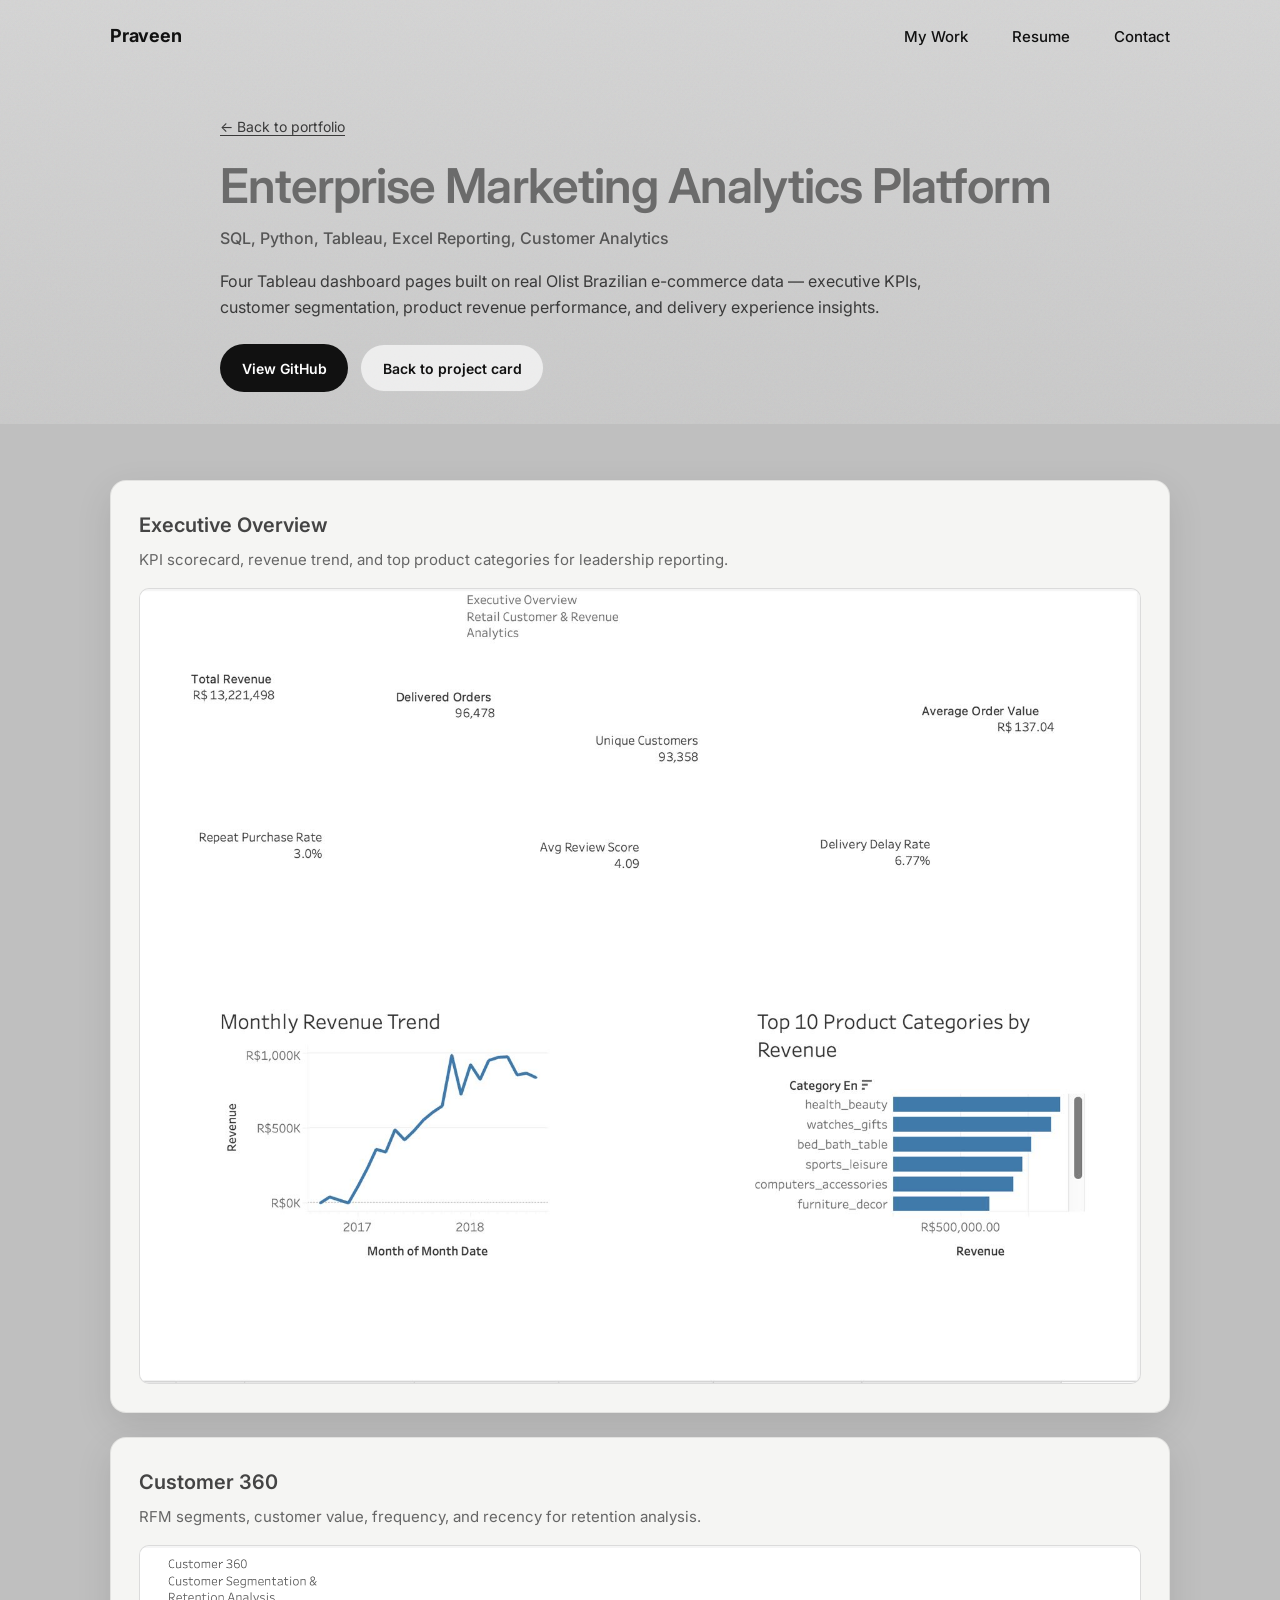
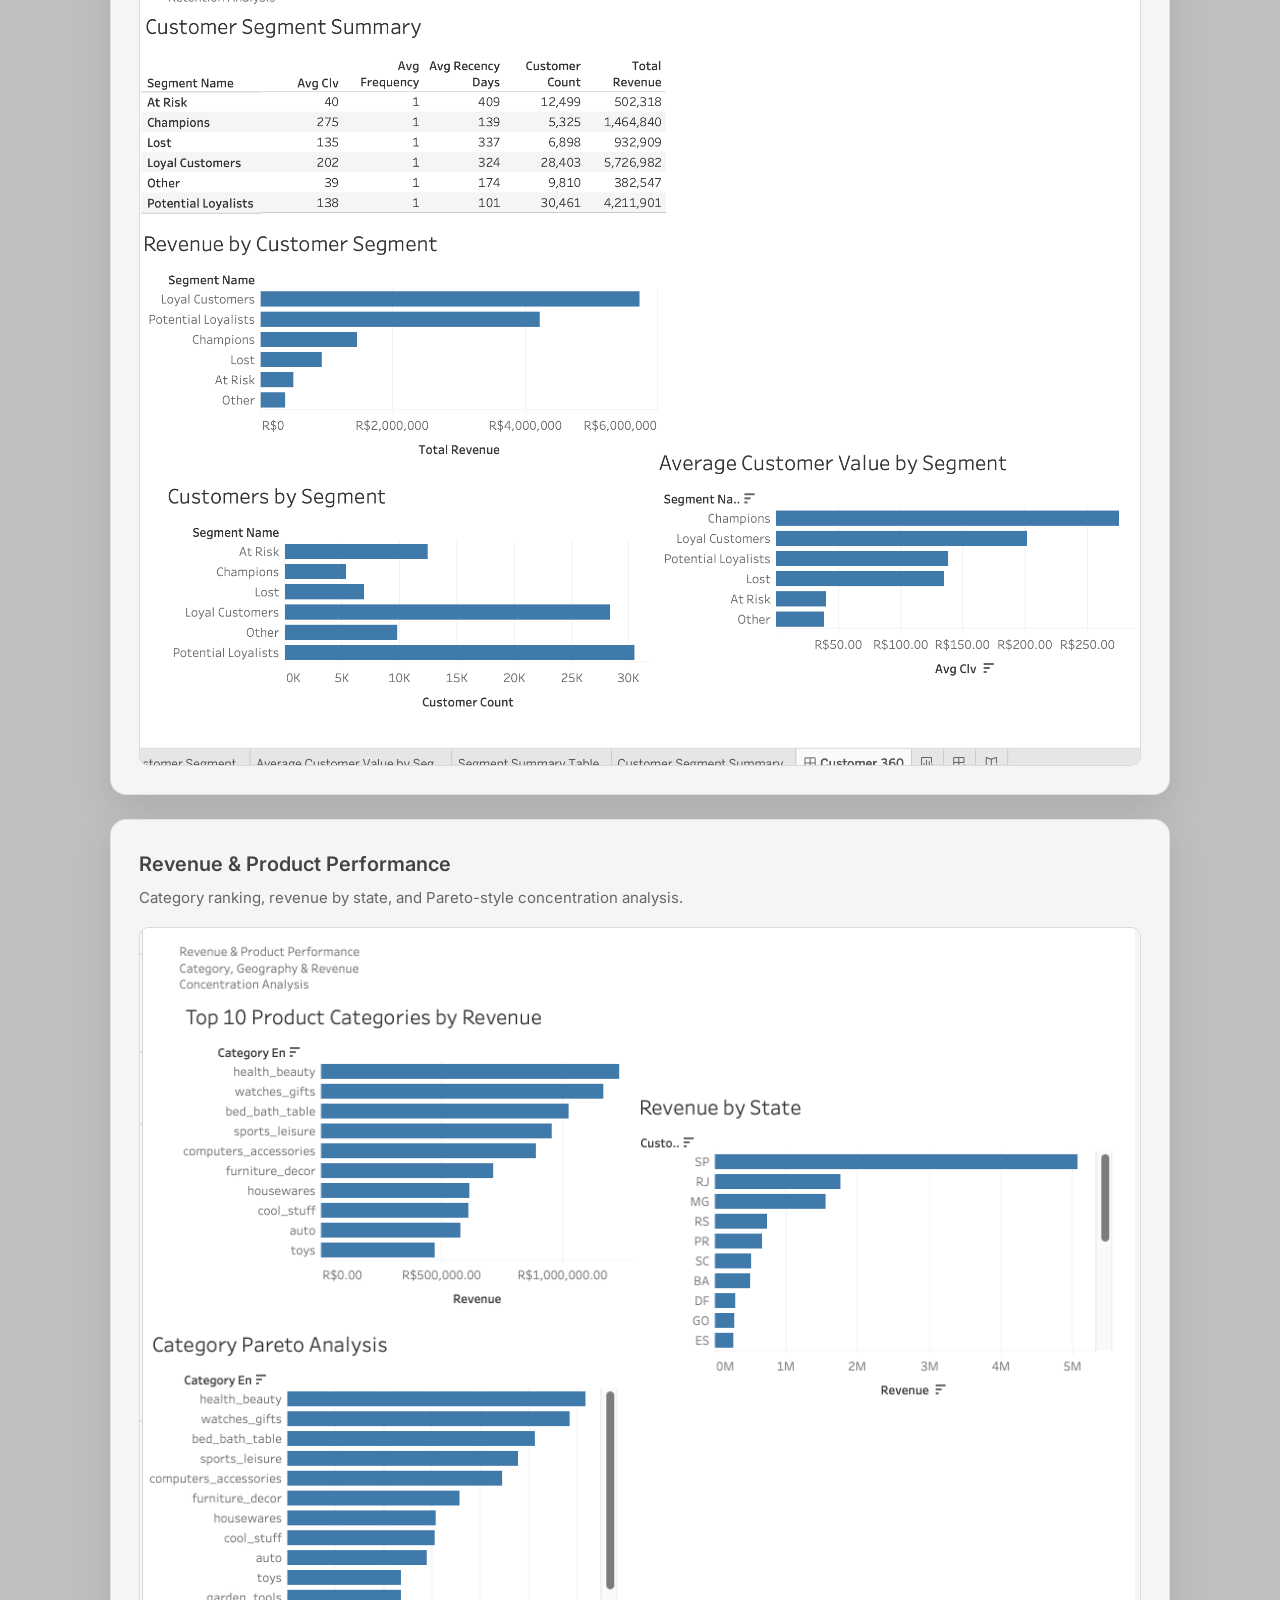
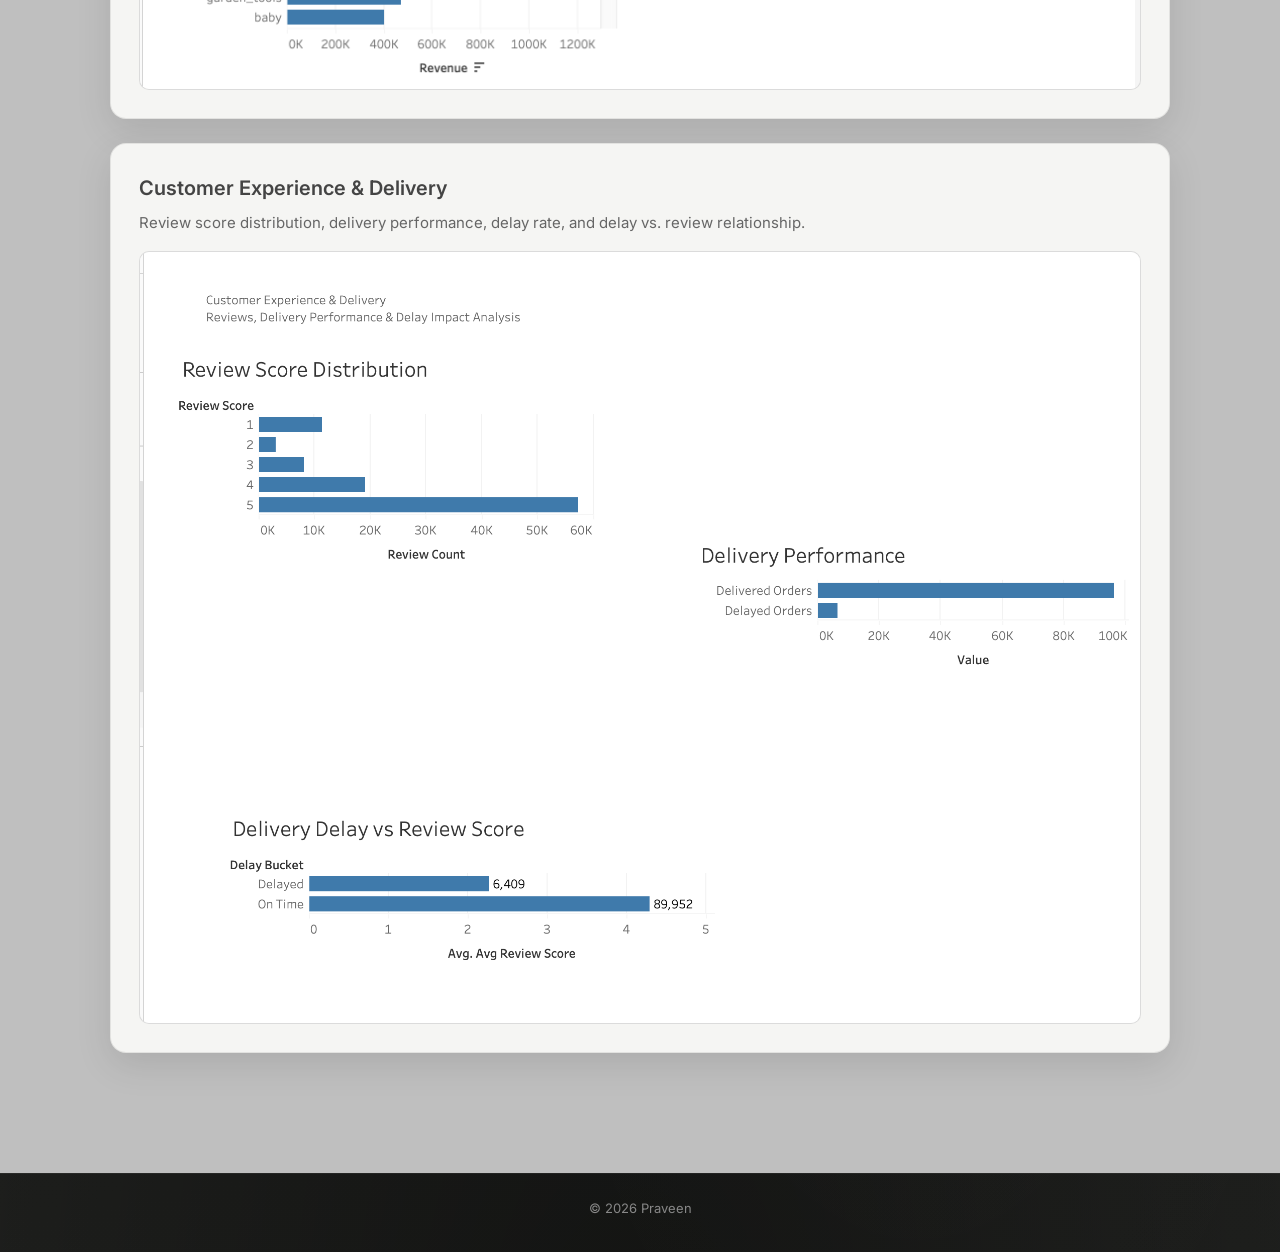
==== enterprise-marketing-dashboard.html @ f4b6d0ee "Add Enterprise Marketing Analytics Platform featured project card" ====
<!DOCTYPE html>
<html lang="en">
<head>
  <meta charset="UTF-8">
  <meta name="viewport" content="width=device-width, initial-scale=1.0">
  <meta name="description" content="Enterprise Marketing Analytics Platform — Tableau dashboard showcase by Praveen Angolla.">
  <title>Enterprise Marketing Analytics Dashboard | Praveen</title>
  <link rel="preconnect" href="https://fonts.googleapis.com">
  <link rel="preconnect" href="https://fonts.gstatic.com" crossorigin>
  <link href="https://fonts.googleapis.com/css2?family=Inter:wght@400;500;600;700&display=swap" rel="stylesheet">
  <link rel="stylesheet" href="style.css">
</head>
<body>

  <div class="site-bg" aria-hidden="true"></div>

  <header class="header on-light" id="top">
    <nav class="header__inner container" aria-label="Main navigation">
      <a href="index.html" class="header__name">Praveen</a>

      <input type="checkbox" id="nav-toggle" class="nav-toggle" aria-hidden="true">
      <label for="nav-toggle" class="nav-toggle-btn" aria-label="Open menu">
        <span></span><span></span><span></span>
      </label>

      <ul class="header__nav">
        <li><a href="index.html#work">My Work</a></li>
        <li><a href="assets/resume.pdf" target="_blank" rel="noopener noreferrer">Resume</a></li>
        <li><a href="index.html#contact">Contact</a></li>
      </ul>
    </nav>
  </header>

  <main class="dashboard-page">
    <section class="dashboard-page__hero">
      <div class="container dashboard-page__inner reveal">
        <a href="index.html#work" class="dashboard-page__back">← Back to portfolio</a>
        <h1 class="dashboard-page__title">Enterprise Marketing Analytics Platform</h1>
        <p class="dashboard-page__subtitle">SQL, Python, Tableau, Excel Reporting, Customer Analytics</p>
        <p class="dashboard-page__intro">Four Tableau dashboard pages built on real Olist Brazilian e-commerce data — executive KPIs, customer segmentation, product revenue performance, and delivery experience insights.</p>

        <div class="dashboard-page__actions">
          <a href="https://github.com/pangolla/enterprise-marketing-analytics-platform" class="project__btn project__btn--primary" target="_blank" rel="noopener noreferrer">View GitHub</a>
          <a href="index.html#work" class="project__btn project__btn--secondary">Back to project card</a>
        </div>
      </div>
    </section>

    <section class="dashboard-page__gallery">
      <div class="container">
        <article class="dashboard-page__panel reveal">
          <h2>Executive Overview</h2>
          <p>KPI scorecard, revenue trend, and top product categories for leadership reporting.</p>
          <img src="assets/projects/enterprise-marketing-analytics/executive_overview.png" alt="Executive Overview Tableau dashboard" loading="lazy" width="1200" height="750">
        </article>

        <article class="dashboard-page__panel reveal">
          <h2>Customer 360</h2>
          <p>RFM segments, customer value, frequency, and recency for retention analysis.</p>
          <img src="assets/projects/enterprise-marketing-analytics/customer_360.png" alt="Customer 360 Tableau dashboard" loading="lazy" width="1200" height="750">
        </article>

        <article class="dashboard-page__panel reveal">
          <h2>Revenue &amp; Product Performance</h2>
          <p>Category ranking, revenue by state, and Pareto-style concentration analysis.</p>
          <img src="assets/projects/enterprise-marketing-analytics/revenue_product_performance.png" alt="Revenue and Product Performance Tableau dashboard" loading="lazy" width="1200" height="750">
        </article>

        <article class="dashboard-page__panel reveal">
          <h2>Customer Experience &amp; Delivery</h2>
          <p>Review score distribution, delivery performance, delay rate, and delay vs. review relationship.</p>
          <img src="assets/projects/enterprise-marketing-analytics/customer_experience_delivery.png" alt="Customer Experience and Delivery Tableau dashboard" loading="lazy" width="1200" height="750">
        </article>
      </div>
    </section>
  </main>

  <footer class="footer">
    <div class="container">
      <p>&copy; <span id="year"></span> Praveen</p>
    </div>
  </footer>

  <script src="script.js"></script>
</body>
</html>
---- style.css ----
/* ============================================
   Tokens
   ============================================ */
:root {
  --bg-deep: #141514;
  --bg-mid: #171817;
  --bg-light: #20211f;
  --bg-accent: #23241f;
  --charcoal: #161716;
  --charcoal-2: #181918;
  --charcoal-3: #1b1c1a;
  --white: #ffffff;
  --gray-text: #b8b8b8;
  --gray-muted: #888888;
  --work-bg: #c9c9c9;
  --work-bg-2: #d4d4d4;
  --work-text: #3a3a3a;
  --work-title: #6b6b6b;
  --accent: #46c28e;
  --glow-teal: rgba(70, 194, 142, 0.06);
  --glow-teal-soft: rgba(70, 194, 142, 0.04);
  --font: "Inter", -apple-system, BlinkMacSystemFont, "Segoe UI", sans-serif;
  --container: 1140px;
  --header-h: 72px;
  --radius-photo: 32px;
  --radius-pill: 999px;
  --ease: 200ms ease-out;
}


/* ============================================
   Base
   ============================================ */
*,
*::before,
*::after {
  box-sizing: border-box;
  margin: 0;
  padding: 0;
}

html {
  scroll-behavior: smooth;
  scroll-padding-top: var(--header-h);
}

body {
  font-family: var(--font);
  font-size: 17px;
  line-height: 1.65;
  color: var(--white);
  background-color: var(--bg-deep);
  background-image:
    radial-gradient(ellipse 90% 70% at 12% 8%, rgba(70, 194, 142, 0.07), transparent 52%),
    radial-gradient(ellipse 70% 55% at 88% 12%, rgba(70, 194, 142, 0.04), transparent 48%),
    radial-gradient(ellipse 80% 60% at 72% 78%, rgba(255, 255, 255, 0.025), transparent 50%),
    radial-gradient(ellipse 100% 90% at 50% 110%, rgba(0, 0, 0, 0.42), transparent 58%),
    linear-gradient(168deg, #121312 0%, #161716 32%, #1a1b19 68%, #1f201e 100%);
  -webkit-font-smoothing: antialiased;
  overflow-x: hidden;
}

/* Scattered micro-dots — irregular, not a grid */
body::before {
  content: "";
  position: fixed;
  inset: 0;
  z-index: -3;
  pointer-events: none;
  opacity: 0.32;
  background-image: url("data:image/svg+xml,%3Csvg xmlns='http://www.w3.org/2000/svg' width='520' height='520' viewBox='0 0 520 520'%3E%3Ccircle cx='42' cy='68' r='0.65' fill='%23ffffff' fill-opacity='0.09'/%3E%3Ccircle cx='118' cy='34' r='0.5' fill='%23ffffff' fill-opacity='0.06'/%3E%3Ccircle cx='210' cy='142' r='0.55' fill='%23ffffff' fill-opacity='0.07'/%3E%3Ccircle cx='312' cy='92' r='0.6' fill='%23ffffff' fill-opacity='0.08'/%3E%3Ccircle cx='468' cy='48' r='0.45' fill='%23ffffff' fill-opacity='0.05'/%3E%3Ccircle cx='88' cy='178' r='0.5' fill='%23ffffff' fill-opacity='0.06'/%3E%3Ccircle cx='256' cy='156' r='0.7' fill='%23ffffff' fill-opacity='0.09'/%3E%3Ccircle cx='392' cy='198' r='0.55' fill='%23ffffff' fill-opacity='0.07'/%3E%3Ccircle cx='164' cy='268' r='0.5' fill='%23ffffff' fill-opacity='0.05'/%3E%3Ccircle cx='348' cy='284' r='0.6' fill='%23ffffff' fill-opacity='0.08'/%3E%3Ccircle cx='478' cy='312' r='0.5' fill='%23ffffff' fill-opacity='0.06'/%3E%3Ccircle cx='56' cy='356' r='0.55' fill='%23ffffff' fill-opacity='0.07'/%3E%3Ccircle cx='198' cy='388' r='0.45' fill='%23ffffff' fill-opacity='0.05'/%3E%3Ccircle cx='302' cy='412' r='0.65' fill='%23ffffff' fill-opacity='0.08'/%3E%3Ccircle cx='428' cy='436' r='0.5' fill='%23ffffff' fill-opacity='0.06'/%3E%3Ccircle cx='142' cy='468' r='0.55' fill='%23ffffff' fill-opacity='0.07'/%3E%3Ccircle cx='372' cy='488' r='0.5' fill='%23ffffff' fill-opacity='0.05'/%3E%3C/svg%3E");
  background-size: 520px 520px;
  background-position: 0 0;
  -webkit-mask-image: radial-gradient(ellipse 85% 75% at 50% 42%, black 20%, transparent 78%);
  mask-image: radial-gradient(ellipse 85% 75% at 50% 42%, black 20%, transparent 78%);
}

/* Vignette + film grain */
body::after {
  content: "";
  position: fixed;
  inset: 0;
  z-index: -2;
  pointer-events: none;
  background:
    url("data:image/svg+xml,%3Csvg viewBox='0 0 512 512' xmlns='http://www.w3.org/2000/svg'%3E%3Cfilter id='n'%3E%3CfeTurbulence type='fractalNoise' baseFrequency='0.75' numOctaves='3' stitchTiles='stitch'/%3E%3C/filter%3E%3Crect width='100%25' height='100%25' filter='url(%23n)' opacity='0.028'/%3E%3C/svg%3E"),
    radial-gradient(ellipse 88% 78% at 50% 44%, transparent 42%, rgba(0, 0, 0, 0.38) 100%),
    radial-gradient(ellipse 120% 100% at 50% 0%, rgba(0, 0, 0, 0.18), transparent 55%);
}

img {
  display: block;
  max-width: 100%;
  height: auto;
}

a {
  color: inherit;
  text-decoration: none;
}

button {
  font-family: inherit;
  cursor: pointer;
  border: none;
  background: none;
}

ul {
  list-style: none;
}

:focus-visible {
  outline: 2px solid var(--accent);
  outline-offset: 3px;
}

.container {
  width: 100%;
  max-width: var(--container);
  margin-inline: auto;
  padding-inline: clamp(1.25rem, 4vw, 2.5rem);
}


/* ============================================
   Ambient glow layer (no grid lines)
   ============================================ */
.site-bg {
  position: fixed;
  inset: 0;
  z-index: -1;
  pointer-events: none;
  overflow: hidden;
  background: transparent;
}

.site-bg::before {
  content: "";
  position: absolute;
  width: 640px;
  height: 640px;
  top: -4%;
  left: -12%;
  border-radius: 50%;
  background: radial-gradient(circle, rgba(70, 194, 142, 0.09) 0%, rgba(70, 194, 142, 0.03) 42%, transparent 72%);
  filter: blur(80px);
}

.site-bg::after {
  content: "";
  position: absolute;
  width: 520px;
  height: 520px;
  top: 55%;
  right: -8%;
  border-radius: 50%;
  background: radial-gradient(circle, rgba(70, 194, 142, 0.05) 0%, transparent 68%);
  filter: blur(72px);
}


/* ============================================
   Hero atmosphere
   ============================================ */
.hero__atmosphere {
  position: absolute;
  inset: 0;
  pointer-events: none;
  z-index: 0;
  overflow: hidden;
}

.hero__atmosphere::before {
  content: "";
  position: absolute;
  width: 480px;
  height: 480px;
  top: 14%;
  right: 4%;
  border-radius: 50%;
  background: radial-gradient(circle, rgba(70, 194, 142, 0.11) 0%, rgba(70, 194, 142, 0.03) 45%, transparent 72%);
  filter: blur(72px);
}

.hero__atmosphere::after {
  content: "";
  position: absolute;
  width: 280px;
  height: 280px;
  top: 28%;
  right: 18%;
  border-radius: 50%;
  background: radial-gradient(circle, rgba(255, 255, 255, 0.035) 0%, transparent 70%);
  filter: blur(48px);
}


/* ============================================
   Scroll reveal
   ============================================ */
.reveal {
  opacity: 0;
  transform: translateY(16px);
  transition: opacity 0.7s ease-out, transform 0.7s ease-out;
}

.reveal.is-visible {
  opacity: 1;
  transform: translateY(0);
}

.reveal--delay {
  transition-delay: 0.15s;
}


/* ============================================
   Header
   ============================================ */
.header {
  position: fixed;
  top: 0;
  left: 0;
  right: 0;
  z-index: 100;
  height: var(--header-h);
}

.header__inner {
  display: flex;
  align-items: center;
  justify-content: space-between;
  height: 100%;
}

.header__name {
  font-size: 1.125rem;
  font-weight: 700;
  color: var(--white);
  letter-spacing: -0.01em;
}

.header__nav {
  display: flex;
  gap: clamp(1.5rem, 4vw, 2.75rem);
}

.header__nav a {
  font-size: 0.9375rem;
  font-weight: 500;
  color: var(--white);
  transition: opacity var(--ease);
}

.header__nav a:hover {
  opacity: 0.7;
}

.nav-toggle {
  display: none;
}

.nav-toggle-btn {
  display: none;
}


/* ============================================
   Hero
   ============================================ */
.hero {
  position: relative;
  z-index: 1;
  min-height: 100svh;
  padding-top: calc(var(--header-h) + 2rem);
  padding-bottom: 3rem;
  display: flex;
  flex-direction: column;
  overflow: hidden;
}

.hero__inner {
  position: relative;
  z-index: 1;
  display: grid;
  grid-template-columns: 1fr 1fr;
  gap: clamp(2rem, 5vw, 4rem);
  align-items: center;
  flex: 1;
}

.hero__title {
  font-size: clamp(2.25rem, 5.5vw, 3.75rem);
  font-weight: 700;
  line-height: 1.12;
  letter-spacing: -0.02em;
  margin-bottom: 1.75rem;
}

.wave {
  display: inline-block;
  transform-origin: 70% 70%;
  animation: wave-hand 2.5s ease-in-out infinite;
}

@keyframes wave-hand {
  0%, 100% { transform: rotate(0deg); }
  20% { transform: rotate(16deg); }
  40% { transform: rotate(-8deg); }
  60% { transform: rotate(12deg); }
  80% { transform: rotate(0deg); }
}

.hero__lead,
.hero__mid,
.hero__close {
  color: var(--gray-text);
  margin-bottom: 1.25rem;
  max-width: 520px;
  font-size: clamp(0.9375rem, 1.5vw, 1.0625rem);
  line-height: 1.7;
}

.hero__mid {
  color: var(--white);
  font-weight: 500;
}

.hero__close {
  margin-bottom: 1.5rem;
}

.hero__signoff {
  font-size: 0.9375rem;
  color: var(--gray-muted);
  margin-bottom: 1.75rem;
}

.hero__social {
  display: flex;
  flex-wrap: wrap;
  gap: 1.25rem;
}

.hero__social a {
  font-size: 0.875rem;
  font-weight: 500;
  color: var(--white);
  opacity: 0.85;
  transition: opacity var(--ease);
}

.hero__social a:hover {
  opacity: 1;
}

.hero__photo {
  position: relative;
  z-index: 1;
  justify-self: end;
  width: 100%;
  max-width: 400px;
}

.hero__photo-frame {
  position: relative;
  border-radius: var(--radius-photo);
  padding: 1px;
  background: linear-gradient(
    155deg,
    rgba(255, 255, 255, 0.18) 0%,
    rgba(70, 194, 142, 0.14) 38%,
    rgba(255, 255, 255, 0.05) 100%
  );
  box-shadow:
    0 28px 72px rgba(0, 0, 0, 0.55),
    0 0 0 1px rgba(255, 255, 255, 0.06),
    0 0 120px rgba(70, 194, 142, 0.12);
  transition: transform var(--ease), box-shadow var(--ease);
}

.hero__photo-frame::before {
  content: "";
  position: absolute;
  inset: -35%;
  z-index: -1;
  border-radius: 50%;
  background:
    radial-gradient(circle at 50% 45%, rgba(70, 194, 142, 0.2) 0%, rgba(70, 194, 142, 0.06) 38%, transparent 72%);
  filter: blur(56px);
  pointer-events: none;
}

.hero__photo-frame::after {
  content: "";
  position: absolute;
  inset: -1px;
  border-radius: calc(var(--radius-photo) + 1px);
  background: linear-gradient(180deg, rgba(255, 255, 255, 0.08) 0%, transparent 35%);
  pointer-events: none;
}

.hero__photo-frame:hover {
  transform: translateY(-4px);
  box-shadow:
    0 36px 88px rgba(0, 0, 0, 0.58),
    0 0 0 1px rgba(255, 255, 255, 0.08),
    0 0 140px rgba(70, 194, 142, 0.16);
}

.hero__photo-frame img {
  display: block;
  width: 100%;
  aspect-ratio: 5 / 6;
  object-fit: cover;
  object-position: 18% 38%;
  border-radius: calc(var(--radius-photo) - 1px);
  border: 1px solid rgba(255, 255, 255, 0.1);
  box-shadow: inset 0 0 48px rgba(0, 0, 0, 0.22);
}

.hero__photo-frame img.is-missing {
  background: var(--charcoal-3);
  min-height: 400px;
}

.hero__pills {
  position: relative;
  z-index: 1;
  display: flex;
  flex-wrap: wrap;
  gap: 1rem;
  margin-top: 3rem;
  padding-bottom: 1rem;
}

.pill {
  display: inline-flex;
  align-items: center;
  padding: 0.75rem 1.5rem;
  background: var(--white);
  color: #111;
  font-size: 0.9375rem;
  font-weight: 500;
  border-radius: var(--radius-pill);
  transition: transform var(--ease), box-shadow var(--ease);
}

.pill:hover {
  transform: translateY(-3px);
  box-shadow: 0 8px 24px rgba(0, 0, 0, 0.25);
}


/* ============================================
   Work — light textured section
   ============================================ */
.work {
  position: relative;
  z-index: 1;
  background-color: var(--work-bg);
  background-image:
    url("data:image/svg+xml,%3Csvg viewBox='0 0 256 256' xmlns='http://www.w3.org/2000/svg'%3E%3Cfilter id='n'%3E%3CfeTurbulence type='fractalNoise' baseFrequency='0.85' numOctaves='4' stitchTiles='stitch'/%3E%3C/filter%3E%3Crect width='100%25' height='100%25' filter='url(%23n)' opacity='0.06'/%3E%3C/svg%3E"),
    linear-gradient(180deg, var(--work-bg-2) 0%, var(--work-bg) 50%, #bfbfbf 100%);
  padding: clamp(4rem, 8vw, 6rem) 0;
  color: var(--work-text);
}

.project {
  padding: clamp(2.5rem, 5vw, 4rem) 0;
  border-bottom: 1px solid rgba(0, 0, 0, 0.08);
  transition: transform var(--ease);
}

.project:last-child {
  border-bottom: none;
}

.project:hover {
  transform: translateY(-2px);
}

.project__link-top {
  display: inline-block;
  font-size: 0.875rem;
  color: var(--work-text);
  text-decoration: underline;
  text-underline-offset: 3px;
  margin-bottom: 0.75rem;
  transition: color var(--ease);
}

.project__link-top:hover {
  color: #111;
}

.project__title {
  font-size: clamp(2rem, 5vw, 3.5rem);
  font-weight: 400;
  color: var(--work-title);
  letter-spacing: -0.02em;
  line-height: 1.1;
  margin-bottom: 0.75rem;
}

.project__desc {
  font-size: 1rem;
  color: var(--work-text);
  max-width: 560px;
  margin-bottom: 2rem;
  line-height: 1.6;
}

.project__visual {
  margin-bottom: 1.5rem;
}

.project__tags {
  display: flex;
  flex-wrap: wrap;
  gap: 0.5rem;
}

.project__tags span {
  font-size: 0.75rem;
  padding: 0.35rem 0.75rem;
  border: 1px solid rgba(0, 0, 0, 0.12);
  border-radius: var(--radius-pill);
  color: var(--work-text);
  background: rgba(255, 255, 255, 0.35);
}

/* Featured project card */
.project--featured {
  padding-top: clamp(3rem, 6vw, 4.5rem);
}

.project__badge {
  display: inline-block;
  font-size: 0.6875rem;
  font-weight: 600;
  letter-spacing: 0.06em;
  text-transform: uppercase;
  color: #2d6b52;
  background: rgba(70, 194, 142, 0.18);
  border: 1px solid rgba(70, 194, 142, 0.35);
  border-radius: var(--radius-pill);
  padding: 0.35rem 0.75rem;
  margin-bottom: 1rem;
}

.project__subtitle {
  font-size: 1rem;
  font-weight: 500;
  color: #555;
  margin-bottom: 1rem;
  max-width: 640px;
}

.project__highlights {
  list-style: disc;
  padding-left: 1.25rem;
  margin-bottom: 2rem;
  max-width: 720px;
  color: var(--work-text);
  font-size: 0.9375rem;
  line-height: 1.65;
}

.project__highlights li + li {
  margin-top: 0.5rem;
}

.project__screenshots {
  display: grid;
  grid-template-columns: repeat(2, minmax(0, 1fr));
  gap: 1rem;
  margin-bottom: 1.75rem;
  max-width: 920px;
}

.project__shot {
  margin: 0;
  background: #f5f5f3;
  border-radius: 12px;
  overflow: hidden;
  border: 1px solid rgba(0, 0, 0, 0.08);
  box-shadow: 0 10px 28px rgba(0, 0, 0, 0.08);
  transition: transform var(--ease), box-shadow var(--ease);
}

.project--featured:hover .project__shot {
  transform: translateY(-2px);
  box-shadow: 0 14px 34px rgba(0, 0, 0, 0.12);
}

.project__shot img {
  width: 100%;
  aspect-ratio: 16 / 10;
  object-fit: cover;
  object-position: top center;
  background: #eee;
}

.project__shot figcaption {
  padding: 0.55rem 0.75rem;
  font-size: 0.75rem;
  font-weight: 500;
  color: #555;
  background: rgba(255, 255, 255, 0.7);
  border-top: 1px solid rgba(0, 0, 0, 0.06);
}

.project__actions {
  display: flex;
  flex-wrap: wrap;
  gap: 0.75rem;
  margin-bottom: 1.5rem;
}

.project__btn {
  display: inline-flex;
  align-items: center;
  justify-content: center;
  padding: 0.7rem 1.35rem;
  font-size: 0.875rem;
  font-weight: 600;
  border-radius: var(--radius-pill);
  transition: transform var(--ease), box-shadow var(--ease), background var(--ease);
}

.project__btn--primary {
  background: #111;
  color: #fff;
}

.project__btn--primary:hover {
  transform: translateY(-2px);
  box-shadow: 0 8px 20px rgba(0, 0, 0, 0.18);
}

.project__btn--secondary {
  background: rgba(255, 255, 255, 0.65);
  color: #111;
  border: 1px solid rgba(0, 0, 0, 0.14);
}

.project__btn--secondary:hover {
  transform: translateY(-2px);
  background: #fff;
  box-shadow: 0 8px 20px rgba(0, 0, 0, 0.1);
}


/* Dashboard showcase page */
.dashboard-page__hero {
  position: relative;
  z-index: 1;
  padding-top: calc(var(--header-h) + 2.5rem);
  padding-bottom: 2rem;
  background-color: var(--work-bg);
  background-image:
    url("data:image/svg+xml,%3Csvg viewBox='0 0 256 256' xmlns='http://www.w3.org/2000/svg'%3E%3Cfilter id='n'%3E%3CfeTurbulence type='fractalNoise' baseFrequency='0.85' numOctaves='4' stitchTiles='stitch'/%3E%3C/filter%3E%3Crect width='100%25' height='100%25' filter='url(%23n)' opacity='0.06'/%3E%3C/svg%3E"),
    linear-gradient(180deg, var(--work-bg-2) 0%, var(--work-bg) 100%);
  color: var(--work-text);
}

.dashboard-page__inner {
  max-width: 920px;
}

.dashboard-page__back {
  display: inline-block;
  font-size: 0.875rem;
  color: var(--work-text);
  text-decoration: underline;
  text-underline-offset: 3px;
  margin-bottom: 1.25rem;
}

.dashboard-page__title {
  font-size: clamp(2rem, 5vw, 3rem);
  font-weight: 600;
  color: var(--work-title);
  letter-spacing: -0.02em;
  line-height: 1.15;
  margin-bottom: 0.75rem;
}

.dashboard-page__subtitle {
  font-size: 1rem;
  font-weight: 500;
  color: #555;
  margin-bottom: 1rem;
}

.dashboard-page__intro {
  font-size: 1rem;
  line-height: 1.65;
  max-width: 720px;
  margin-bottom: 1.5rem;
}

.dashboard-page__actions {
  display: flex;
  flex-wrap: wrap;
  gap: 0.75rem;
}

.dashboard-page__gallery {
  position: relative;
  z-index: 1;
  background: #bfbfbf;
  padding: clamp(2rem, 5vw, 3.5rem) 0 clamp(4rem, 8vw, 6rem);
}

.dashboard-page__panel {
  background: #f5f5f3;
  border-radius: 16px;
  padding: clamp(1.25rem, 3vw, 1.75rem);
  margin-bottom: 1.5rem;
  border: 1px solid rgba(0, 0, 0, 0.08);
  box-shadow: 0 12px 36px rgba(0, 0, 0, 0.1);
}

.dashboard-page__panel h2 {
  font-size: 1.25rem;
  font-weight: 600;
  color: #444;
  margin-bottom: 0.35rem;
}

.dashboard-page__panel p {
  font-size: 0.9375rem;
  color: #666;
  margin-bottom: 1rem;
  max-width: 720px;
}

.dashboard-page__panel img {
  width: 100%;
  border-radius: 10px;
  border: 1px solid rgba(0, 0, 0, 0.08);
  background: #eee;
}


/* Dashboard mockups */
.dash {
  background: #f5f5f3;
  border-radius: 16px;
  padding: 1rem;
  max-width: 520px;
  box-shadow: 0 12px 40px rgba(0, 0, 0, 0.1);
  transition: box-shadow var(--ease), transform var(--ease);
}

.project:hover .dash {
  box-shadow: 0 20px 50px rgba(0, 0, 0, 0.14);
  transform: translateY(-4px);
}

.dash--alt {
  background: #eef0ee;
}

.dash--accent {
  background: linear-gradient(135deg, #e8ebe8 0%, #f0f2ef 100%);
}

.dash__top {
  display: flex;
  gap: 6px;
  margin-bottom: 1rem;
}

.dash__top span {
  width: 10px;
  height: 10px;
  border-radius: 50%;
  background: #ddd;
}

.dash__top span:nth-child(1) { background: #ff5f57; }
.dash__top span:nth-child(2) { background: #febc2e; }
.dash__top span:nth-child(3) { background: #28c840; }

.dash__kpis {
  display: grid;
  grid-template-columns: repeat(3, 1fr);
  gap: 0.5rem;
  margin-bottom: 1rem;
}

.dash__kpis div {
  background: #fff;
  border-radius: 8px;
  padding: 0.65rem;
  border: 1px solid rgba(0, 0, 0, 0.06);
}

.dash__kpis small {
  display: block;
  font-size: 0.625rem;
  text-transform: uppercase;
  letter-spacing: 0.05em;
  color: #888;
  margin-bottom: 0.15rem;
}

.dash__kpis strong {
  font-size: 1.125rem;
  color: #222;
}

.dash__bars {
  display: flex;
  align-items: flex-end;
  gap: 5px;
  height: 80px;
  padding: 0.5rem;
  background: #fff;
  border-radius: 8px;
  border: 1px solid rgba(0, 0, 0, 0.06);
}

.dash__bars span {
  flex: 1;
  height: var(--h);
  background: var(--accent);
  border-radius: 3px 3px 0 0;
  opacity: 0.75;
  min-height: 10px;
}

.dash__table {
  font-size: 0.75rem;
}

.dash__row {
  display: grid;
  grid-template-columns: 1.2fr 1fr 1fr;
  gap: 0.5rem;
  padding: 0.45rem 0;
  border-bottom: 1px solid rgba(0, 0, 0, 0.06);
  color: #555;
}

.dash__row--head {
  font-weight: 600;
  color: #333;
}

.dash__funnel {
  display: flex;
  flex-direction: column;
  gap: 0.4rem;
}

.dash__funnel div {
  width: var(--w);
  padding: 0.45rem 0.65rem;
  background: rgba(70, 194, 142, 0.2);
  border-radius: 6px;
  font-size: 0.75rem;
  color: #333;
}

.dash__flow {
  display: flex;
  flex-wrap: wrap;
  align-items: center;
  gap: 0.35rem;
  font-size: 0.6875rem;
  color: #444;
}

.dash__flow span:nth-child(odd) {
  padding: 0.35rem 0.6rem;
  background: #fff;
  border-radius: 6px;
  border: 1px solid rgba(0, 0, 0, 0.08);
}


/* ============================================
   Contact
   ============================================ */
.contact {
  position: relative;
  z-index: 1;
  padding: clamp(5rem, 10vw, 8rem) 0;
  min-height: 60vh;
  display: flex;
  align-items: center;
  overflow: hidden;
}

.contact__inner {
  position: relative;
  z-index: 1;
  width: 100%;
}

.contact__title {
  font-size: clamp(2.5rem, 6vw, 4rem);
  font-weight: 700;
  letter-spacing: -0.02em;
  margin-bottom: 2rem;
}

.contact__email {
  display: inline-block;
  padding: 0.85rem 1.75rem;
  background: var(--white);
  color: #111;
  font-size: 1rem;
  font-weight: 500;
  border-radius: var(--radius-pill);
  margin-bottom: 0.75rem;
  transition: transform var(--ease), box-shadow var(--ease);
}

.contact__email:hover {
  transform: translateY(-3px);
  box-shadow: 0 8px 24px rgba(0, 0, 0, 0.3);
}

.contact__toast {
  font-size: 0.8125rem;
  color: var(--accent);
  min-height: 1.25rem;
  margin-bottom: 1.5rem;
  opacity: 0;
  transition: opacity 0.3s ease;
}

.contact__toast.is-visible {
  opacity: 1;
}

.contact__resume {
  display: inline-flex;
  align-items: center;
  gap: 0.35rem;
  font-size: 0.9375rem;
  color: var(--gray-text);
  margin-bottom: 2.5rem;
  transition: color var(--ease);
}

.contact__resume:hover {
  color: var(--white);
}

.contact__social {
  display: flex;
  flex-wrap: wrap;
  gap: 1.5rem;
}

.contact__social a {
  font-size: 0.9375rem;
  font-weight: 500;
  color: var(--white);
  opacity: 0.9;
  transition: opacity var(--ease);
}

.contact__social a:hover {
  opacity: 0.65;
}


/* ============================================
   Footer
   ============================================ */
.footer {
  position: relative;
  z-index: 1;
  padding: 1.5rem 0 2rem;
  background: transparent;
  border-top: 1px solid rgba(255, 255, 255, 0.06);
}

.footer p {
  font-size: 0.8125rem;
  color: var(--gray-muted);
  text-align: center;
}


/* ============================================
   Header on light section
   ============================================ */
.header.on-light .header__name,
.header.on-light .header__nav a {
  color: #111;
}


/* ============================================
   Responsive
   ============================================ */
@media (max-width: 900px) {
  .hero__inner {
    grid-template-columns: 1fr;
    text-align: left;
  }

  .hero__photo {
    justify-self: center;
    order: -1;
    max-width: 300px;
  }

  .hero__lead,
  .hero__mid,
  .hero__close {
    max-width: none;
  }
}

@media (max-width: 640px) {
  :root {
    --header-h: 64px;
  }

  .nav-toggle-btn {
    display: flex;
    flex-direction: column;
    justify-content: center;
    gap: 5px;
    width: 40px;
    height: 40px;
    cursor: pointer;
    z-index: 110;
  }

  .nav-toggle-btn span {
    display: block;
    width: 22px;
    height: 2px;
    background: var(--white);
    border-radius: 2px;
    transition: transform var(--ease), opacity var(--ease);
  }

  .header.on-light .nav-toggle-btn span {
    background: #111;
  }

  .header__nav {
    position: fixed;
    top: var(--header-h);
    left: 0;
    right: 0;
    flex-direction: column;
    gap: 0;
    padding: 1rem 1.5rem;
    background: rgba(22, 23, 22, 0.97);
    backdrop-filter: blur(12px);
    transform: translateY(-120%);
    opacity: 0;
    visibility: hidden;
    pointer-events: none;
    transition: transform var(--ease), opacity var(--ease), visibility var(--ease);
  }

  .header.on-light .header__nav {
    background: rgba(212, 212, 212, 0.97);
  }

  .header__nav li {
    border-bottom: 1px solid rgba(255, 255, 255, 0.08);
  }

  .header.on-light .header__nav li {
    border-color: rgba(0, 0, 0, 0.08);
  }

  .header__nav a {
    display: block;
    padding: 0.875rem 0;
  }

  .nav-toggle:checked ~ .header__nav {
    transform: translateY(0);
    opacity: 1;
    visibility: visible;
    pointer-events: auto;
  }

  .nav-toggle:checked + .nav-toggle-btn span:nth-child(1) {
    transform: translateY(7px) rotate(45deg);
  }

  .nav-toggle:checked + .nav-toggle-btn span:nth-child(2) {
    opacity: 0;
  }

  .nav-toggle:checked + .nav-toggle-btn span:nth-child(3) {
    transform: translateY(-7px) rotate(-45deg);
  }

  .hero__pills {
    flex-direction: column;
    align-items: flex-start;
  }

  .dash__kpis {
    grid-template-columns: 1fr;
  }

  .project__screenshots {
    grid-template-columns: 1fr;
  }
}
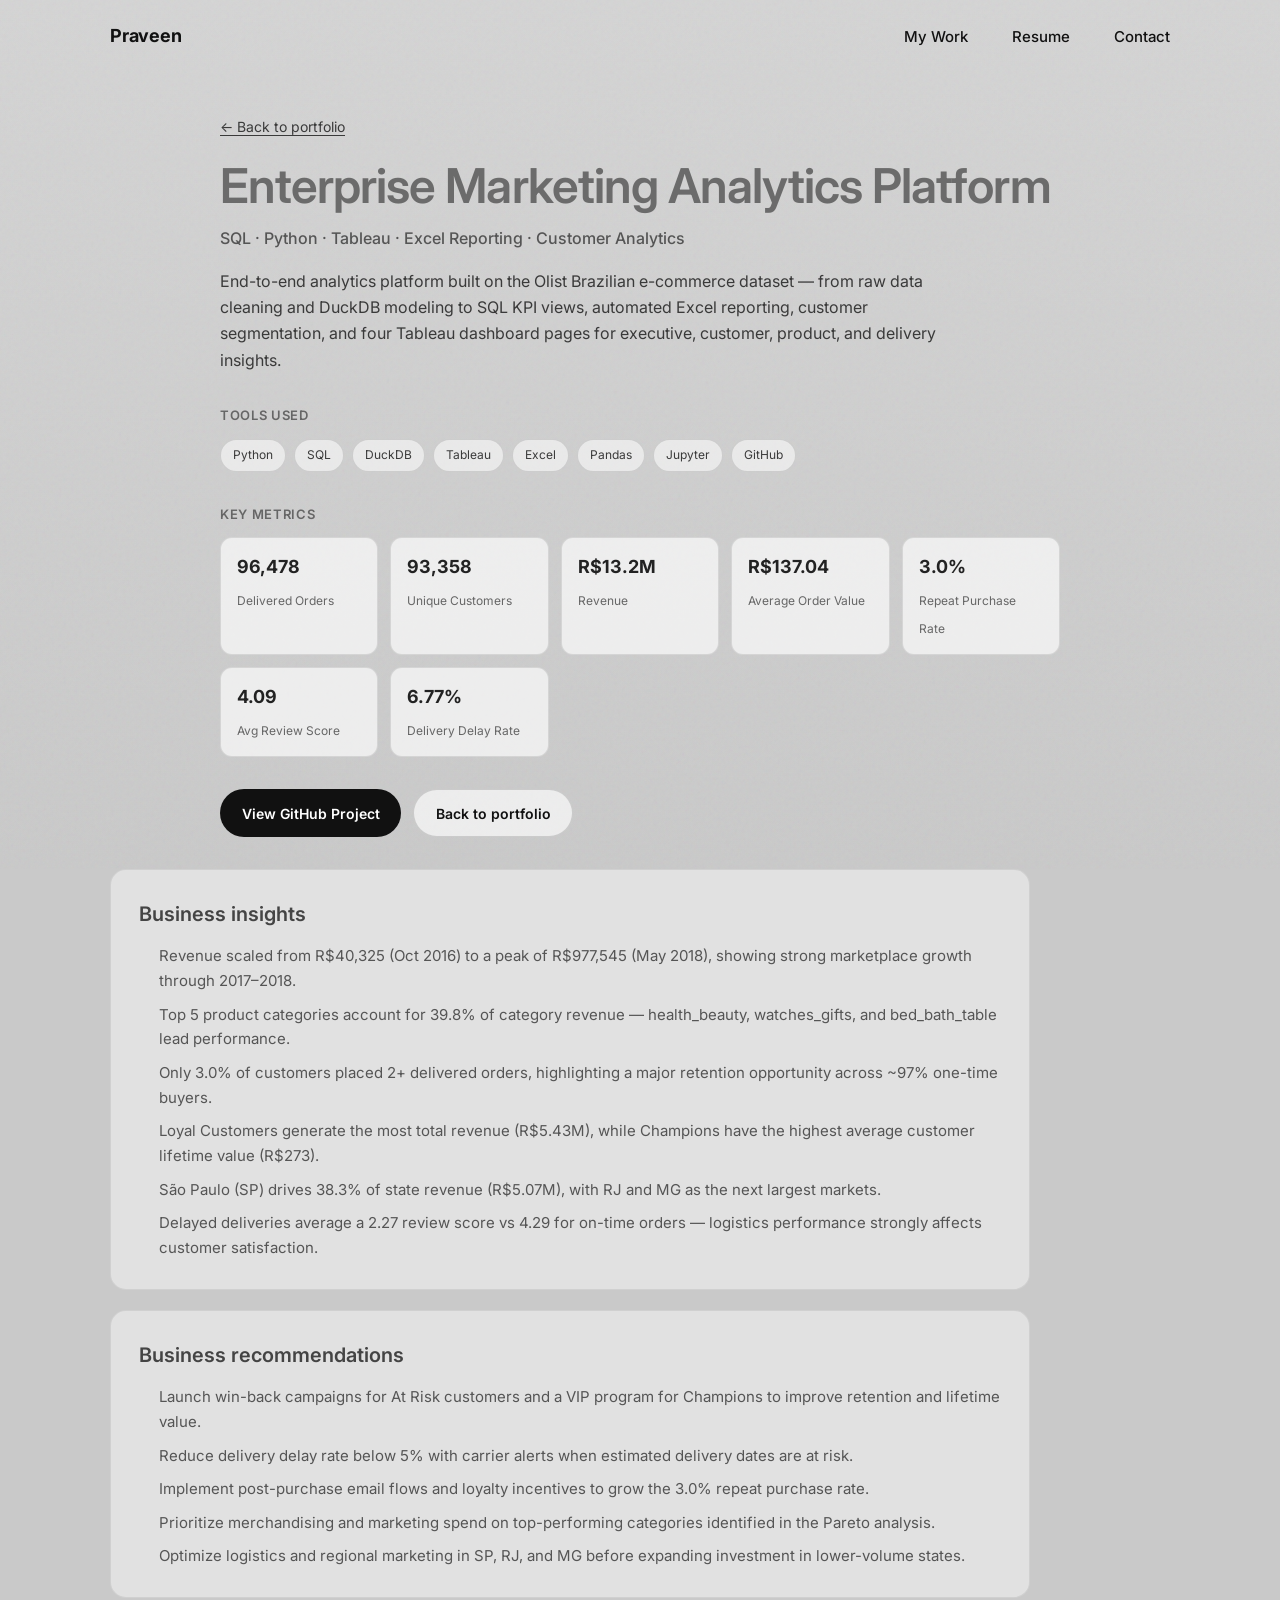
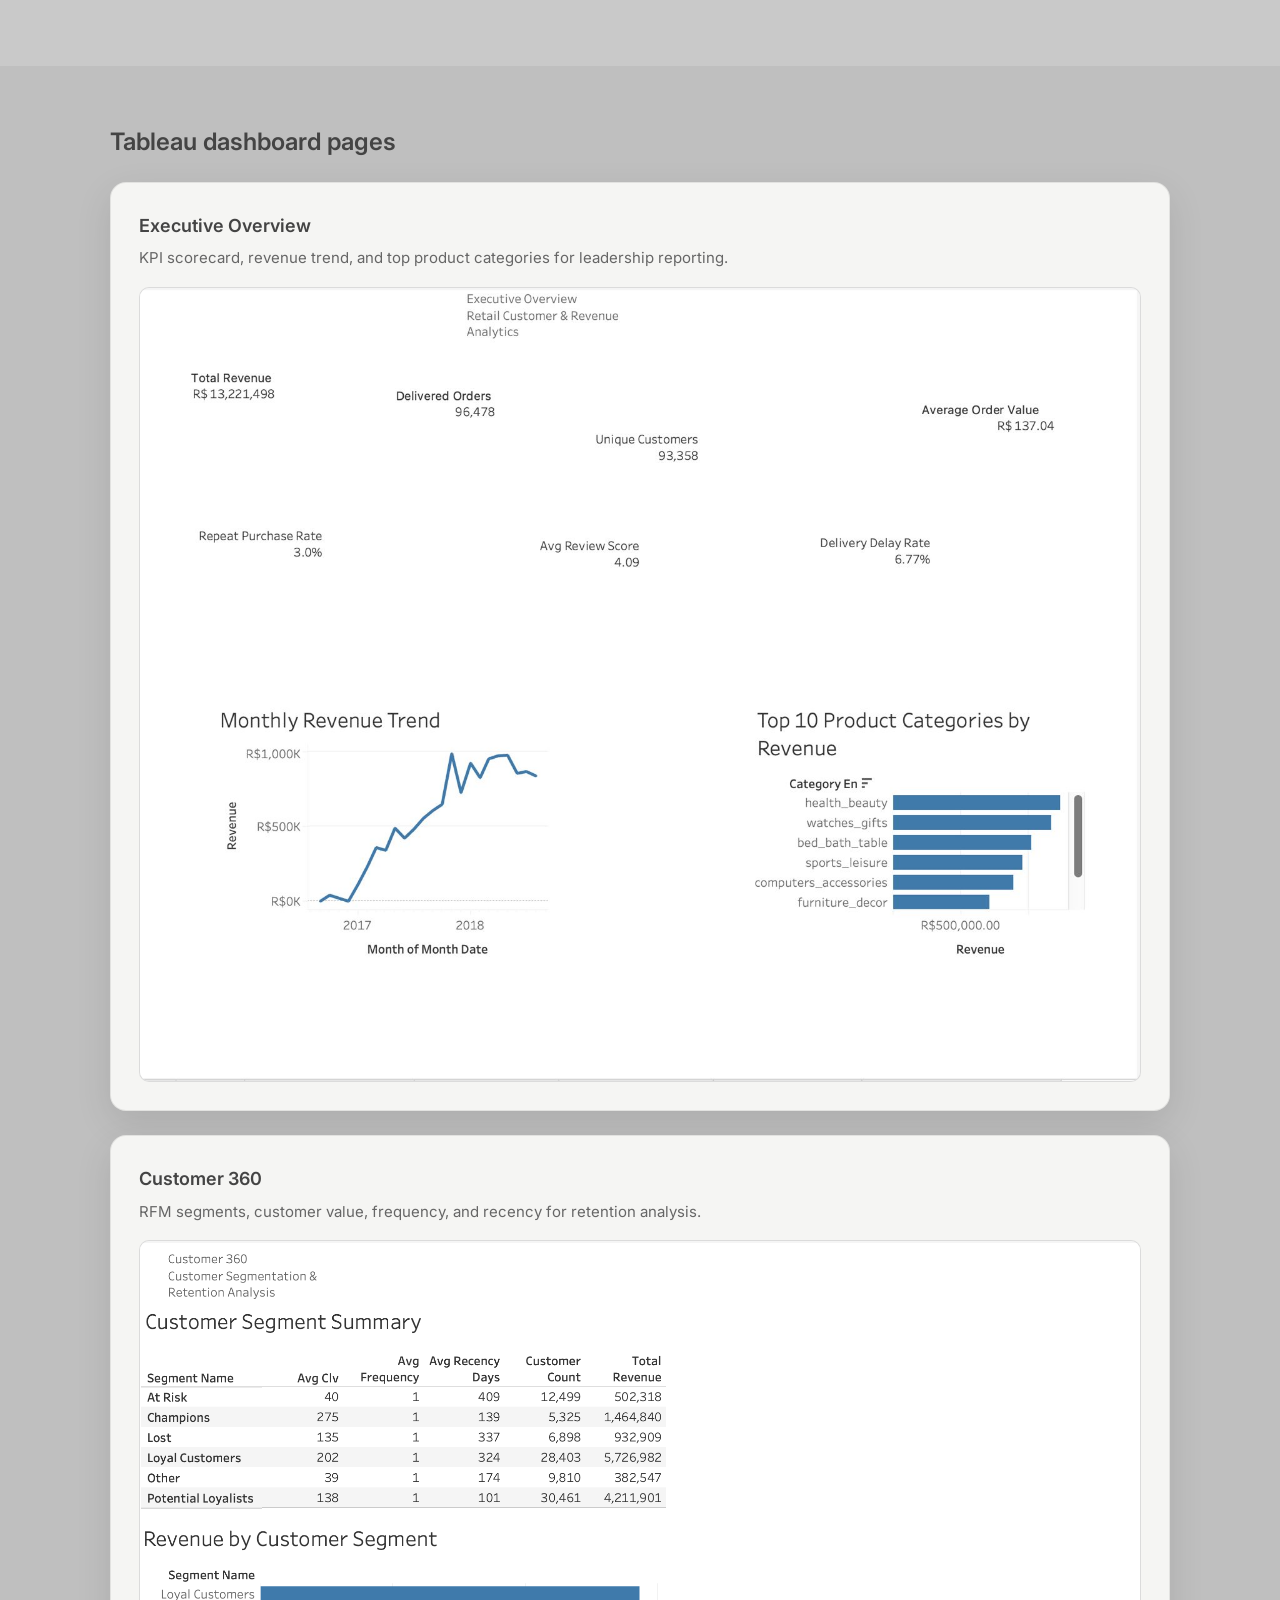
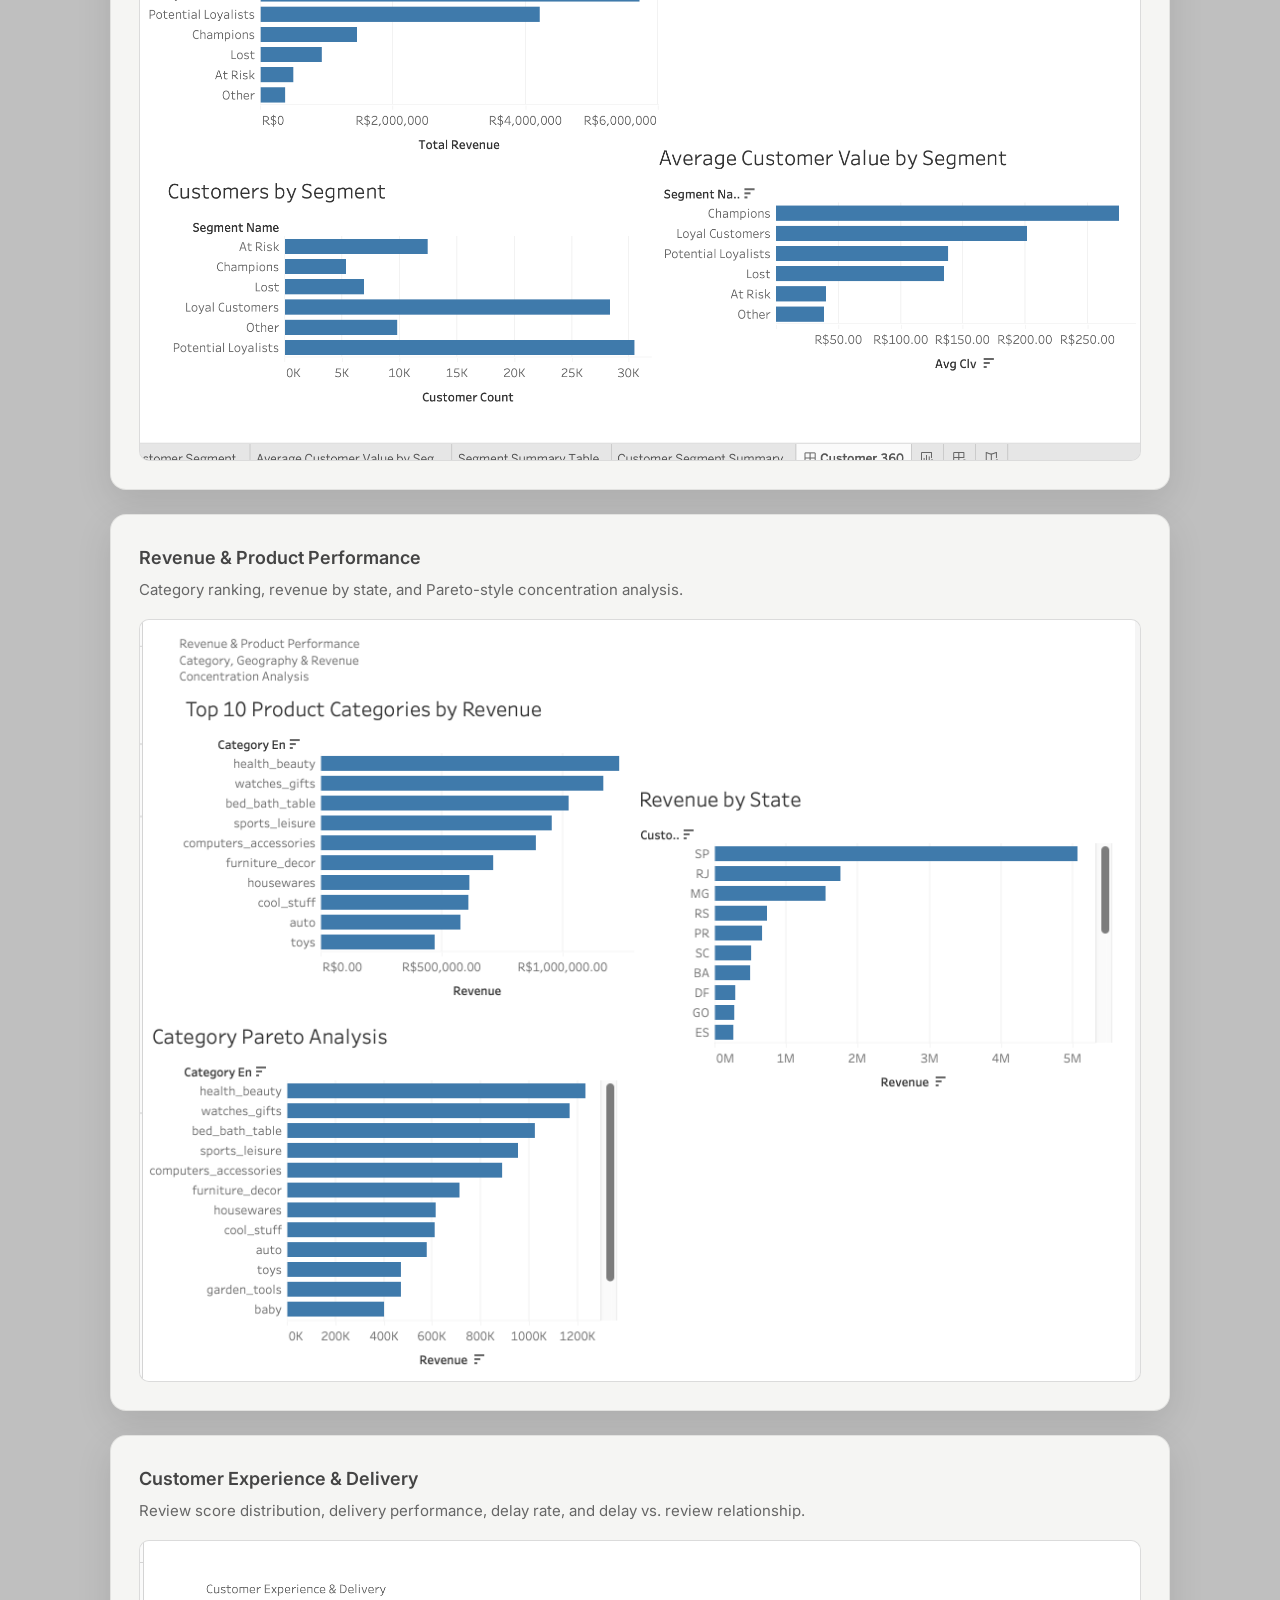
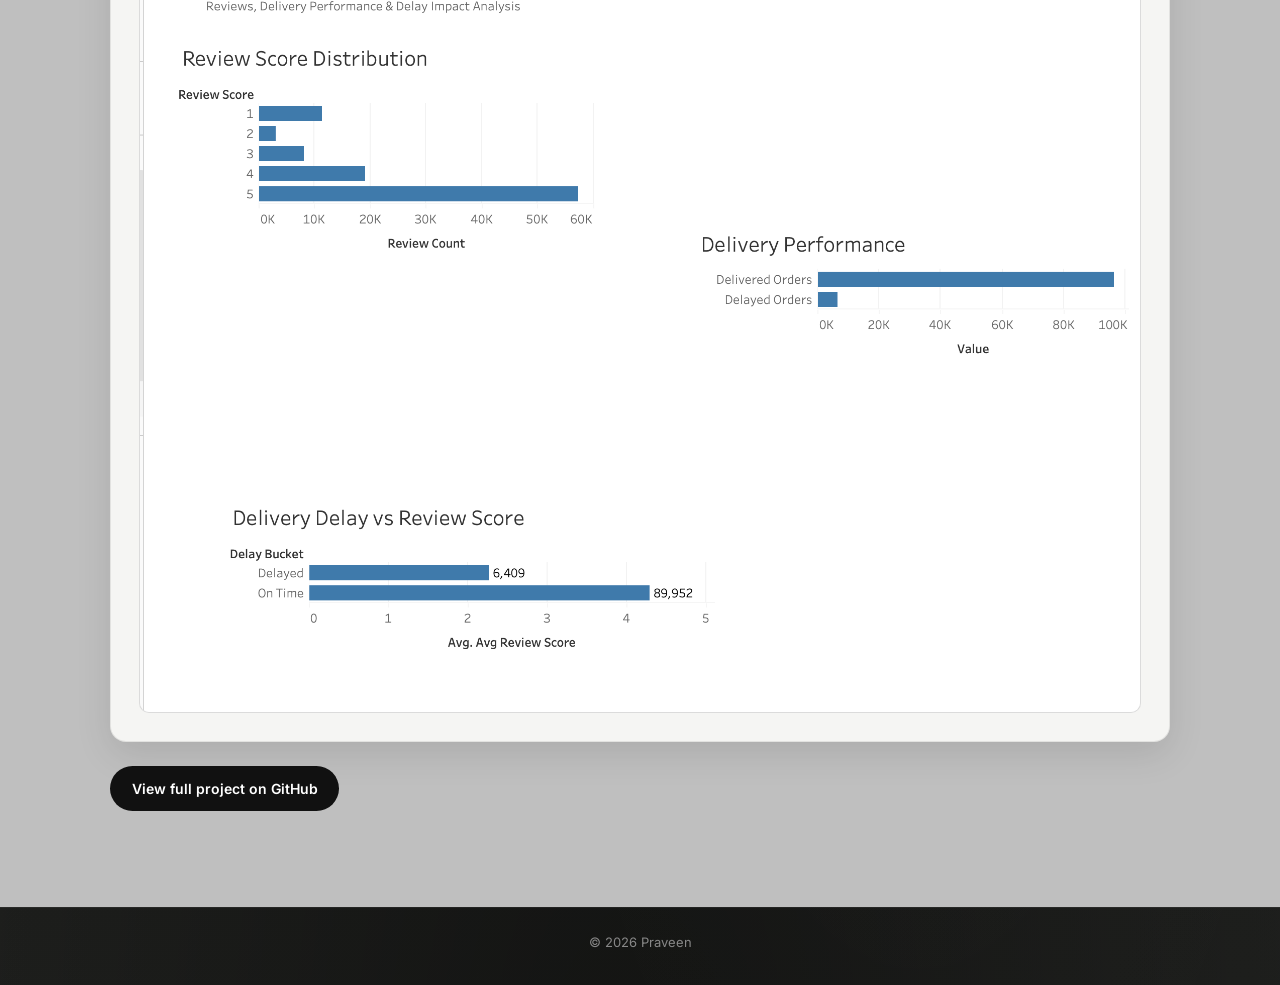
==== commit 5b91f970: "Add Enterprise Marketing Analytics project to portfolio Co-authored-by: Cursor <cursoragent@cursor.c" ====
--- a/enterprise-marketing-dashboard.html
+++ b/enterprise-marketing-dashboard.html
@@ -4,7 +4,7 @@
   <meta charset="UTF-8">
   <meta name="viewport" content="width=device-width, initial-scale=1.0">
   <meta name="description" content="Enterprise Marketing Analytics Platform — Tableau dashboard showcase by Praveen Angolla.">
-  <title>Enterprise Marketing Analytics Dashboard | Praveen</title>
+  <title>Enterprise Marketing Analytics Platform | Praveen</title>
   <link rel="preconnect" href="https://fonts.googleapis.com">
   <link rel="preconnect" href="https://fonts.gstatic.com" crossorigin>
   <link href="https://fonts.googleapis.com/css2?family=Inter:wght@400;500;600;700&display=swap" rel="stylesheet">
@@ -36,41 +36,115 @@
       <div class="container dashboard-page__inner reveal">
         <a href="index.html#work" class="dashboard-page__back">← Back to portfolio</a>
         <h1 class="dashboard-page__title">Enterprise Marketing Analytics Platform</h1>
-        <p class="dashboard-page__subtitle">SQL, Python, Tableau, Excel Reporting, Customer Analytics</p>
-        <p class="dashboard-page__intro">Four Tableau dashboard pages built on real Olist Brazilian e-commerce data — executive KPIs, customer segmentation, product revenue performance, and delivery experience insights.</p>
+        <p class="dashboard-page__subtitle">SQL · Python · Tableau · Excel Reporting · Customer Analytics</p>
+        <p class="dashboard-page__intro">End-to-end analytics platform built on the Olist Brazilian e-commerce dataset — from raw data cleaning and DuckDB modeling to SQL KPI views, automated Excel reporting, customer segmentation, and four Tableau dashboard pages for executive, customer, product, and delivery insights.</p>
+
+        <div class="dashboard-page__section">
+          <h2 class="dashboard-page__heading">Tools used</h2>
+          <div class="dashboard-page__tags">
+            <span>Python</span><span>SQL</span><span>DuckDB</span><span>Tableau</span><span>Excel</span><span>Pandas</span><span>Jupyter</span><span>GitHub</span>
+          </div>
+        </div>
+
+        <div class="dashboard-page__section">
+          <h2 class="dashboard-page__heading">Key metrics</h2>
+          <div class="dashboard-page__metrics">
+            <div class="dashboard-page__metric">
+              <strong>96,478</strong>
+              <span>Delivered Orders</span>
+            </div>
+            <div class="dashboard-page__metric">
+              <strong>93,358</strong>
+              <span>Unique Customers</span>
+            </div>
+            <div class="dashboard-page__metric">
+              <strong>R$13.2M</strong>
+              <span>Revenue</span>
+            </div>
+            <div class="dashboard-page__metric">
+              <strong>R$137.04</strong>
+              <span>Average Order Value</span>
+            </div>
+            <div class="dashboard-page__metric">
+              <strong>3.0%</strong>
+              <span>Repeat Purchase Rate</span>
+            </div>
+            <div class="dashboard-page__metric">
+              <strong>4.09</strong>
+              <span>Avg Review Score</span>
+            </div>
+            <div class="dashboard-page__metric">
+              <strong>6.77%</strong>
+              <span>Delivery Delay Rate</span>
+            </div>
+          </div>
+        </div>
 
         <div class="dashboard-page__actions">
-          <a href="https://github.com/pangolla/enterprise-marketing-analytics-platform" class="project__btn project__btn--primary" target="_blank" rel="noopener noreferrer">View GitHub</a>
-          <a href="index.html#work" class="project__btn project__btn--secondary">Back to project card</a>
+          <a href="https://github.com/pangolla/enterprise-marketing-analytics-platform" class="project__btn project__btn--primary" target="_blank" rel="noopener noreferrer">View GitHub Project</a>
+          <a href="index.html#work" class="project__btn project__btn--secondary">Back to portfolio</a>
         </div>
+      </div>
+    </section>
+
+    <section class="dashboard-page__content">
+      <div class="container">
+        <article class="dashboard-page__block reveal">
+          <h2>Business insights</h2>
+          <ul class="dashboard-page__list">
+            <li>Revenue scaled from R$40,325 (Oct 2016) to a peak of R$977,545 (May 2018), showing strong marketplace growth through 2017–2018.</li>
+            <li>Top 5 product categories account for 39.8% of category revenue — health_beauty, watches_gifts, and bed_bath_table lead performance.</li>
+            <li>Only 3.0% of customers placed 2+ delivered orders, highlighting a major retention opportunity across ~97% one-time buyers.</li>
+            <li>Loyal Customers generate the most total revenue (R$5.43M), while Champions have the highest average customer lifetime value (R$273).</li>
+            <li>São Paulo (SP) drives 38.3% of state revenue (R$5.07M), with RJ and MG as the next largest markets.</li>
+            <li>Delayed deliveries average a 2.27 review score vs 4.29 for on-time orders — logistics performance strongly affects customer satisfaction.</li>
+          </ul>
+        </article>
+
+        <article class="dashboard-page__block reveal">
+          <h2>Business recommendations</h2>
+          <ul class="dashboard-page__list">
+            <li>Launch win-back campaigns for At Risk customers and a VIP program for Champions to improve retention and lifetime value.</li>
+            <li>Reduce delivery delay rate below 5% with carrier alerts when estimated delivery dates are at risk.</li>
+            <li>Implement post-purchase email flows and loyalty incentives to grow the 3.0% repeat purchase rate.</li>
+            <li>Prioritize merchandising and marketing spend on top-performing categories identified in the Pareto analysis.</li>
+            <li>Optimize logistics and regional marketing in SP, RJ, and MG before expanding investment in lower-volume states.</li>
+          </ul>
+        </article>
       </div>
     </section>
 
     <section class="dashboard-page__gallery">
       <div class="container">
+        <h2 class="dashboard-page__gallery-title reveal">Tableau dashboard pages</h2>
+
         <article class="dashboard-page__panel reveal">
-          <h2>Executive Overview</h2>
+          <h3>Executive Overview</h3>
           <p>KPI scorecard, revenue trend, and top product categories for leadership reporting.</p>
           <img src="assets/projects/enterprise-marketing-analytics/executive_overview.png" alt="Executive Overview Tableau dashboard" loading="lazy" width="1200" height="750">
         </article>
 
         <article class="dashboard-page__panel reveal">
-          <h2>Customer 360</h2>
+          <h3>Customer 360</h3>
           <p>RFM segments, customer value, frequency, and recency for retention analysis.</p>
           <img src="assets/projects/enterprise-marketing-analytics/customer_360.png" alt="Customer 360 Tableau dashboard" loading="lazy" width="1200" height="750">
         </article>
 
         <article class="dashboard-page__panel reveal">
-          <h2>Revenue &amp; Product Performance</h2>
+          <h3>Revenue &amp; Product Performance</h3>
           <p>Category ranking, revenue by state, and Pareto-style concentration analysis.</p>
           <img src="assets/projects/enterprise-marketing-analytics/revenue_product_performance.png" alt="Revenue and Product Performance Tableau dashboard" loading="lazy" width="1200" height="750">
         </article>
 
         <article class="dashboard-page__panel reveal">
-          <h2>Customer Experience &amp; Delivery</h2>
+          <h3>Customer Experience &amp; Delivery</h3>
           <p>Review score distribution, delivery performance, delay rate, and delay vs. review relationship.</p>
           <img src="assets/projects/enterprise-marketing-analytics/customer_experience_delivery.png" alt="Customer Experience and Delivery Tableau dashboard" loading="lazy" width="1200" height="750">
         </article>
+
+        <div class="dashboard-page__footer-cta reveal">
+          <a href="https://github.com/pangolla/enterprise-marketing-analytics-platform" class="project__btn project__btn--primary" target="_blank" rel="noopener noreferrer">View full project on GitHub</a>
+        </div>
       </div>
     </section>
   </main>
--- a/style.css
+++ b/style.css
@@ -558,6 +558,52 @@
   max-width: 640px;
 }
 
+.project__metrics {
+  display: flex;
+  flex-wrap: wrap;
+  gap: 0.65rem;
+  margin-bottom: 1.75rem;
+  max-width: 920px;
+  list-style: none;
+  padding: 0;
+}
+
+.project__metrics li {
+  font-size: 0.8125rem;
+  color: #555;
+  background: rgba(255, 255, 255, 0.55);
+  border: 1px solid rgba(0, 0, 0, 0.1);
+  border-radius: var(--radius-pill);
+  padding: 0.45rem 0.85rem;
+}
+
+.project__metrics strong {
+  color: #222;
+  font-weight: 600;
+}
+
+.project__preview {
+  background: #f5f5f3;
+  border-radius: 16px;
+  padding: 0.75rem;
+  max-width: 920px;
+  box-shadow: 0 12px 40px rgba(0, 0, 0, 0.1);
+  border: 1px solid rgba(0, 0, 0, 0.08);
+  transition: box-shadow var(--ease), transform var(--ease);
+}
+
+.project:hover .project__preview {
+  box-shadow: 0 20px 50px rgba(0, 0, 0, 0.14);
+  transform: translateY(-4px);
+}
+
+.project__preview img {
+  width: 100%;
+  border-radius: 10px;
+  border: 1px solid rgba(0, 0, 0, 0.06);
+  background: #eee;
+}
+
 .project__highlights {
   list-style: disc;
   padding-left: 1.25rem;
@@ -699,7 +745,61 @@
   font-size: 1rem;
   line-height: 1.65;
   max-width: 720px;
-  margin-bottom: 1.5rem;
+  margin-bottom: 2rem;
+}
+
+.dashboard-page__section {
+  margin-bottom: 2rem;
+}
+
+.dashboard-page__heading {
+  font-size: 0.8125rem;
+  font-weight: 600;
+  letter-spacing: 0.05em;
+  text-transform: uppercase;
+  color: #666;
+  margin-bottom: 0.75rem;
+}
+
+.dashboard-page__tags {
+  display: flex;
+  flex-wrap: wrap;
+  gap: 0.5rem;
+}
+
+.dashboard-page__tags span {
+  font-size: 0.75rem;
+  padding: 0.35rem 0.75rem;
+  border: 1px solid rgba(0, 0, 0, 0.12);
+  border-radius: var(--radius-pill);
+  color: var(--work-text);
+  background: rgba(255, 255, 255, 0.55);
+}
+
+.dashboard-page__metrics {
+  display: grid;
+  grid-template-columns: repeat(auto-fit, minmax(140px, 1fr));
+  gap: 0.75rem;
+  max-width: 920px;
+}
+
+.dashboard-page__metric {
+  background: rgba(255, 255, 255, 0.65);
+  border: 1px solid rgba(0, 0, 0, 0.1);
+  border-radius: 12px;
+  padding: 0.85rem 1rem;
+}
+
+.dashboard-page__metric strong {
+  display: block;
+  font-size: 1.125rem;
+  color: #222;
+  margin-bottom: 0.2rem;
+}
+
+.dashboard-page__metric span {
+  font-size: 0.75rem;
+  color: #666;
 }
 
 .dashboard-page__actions {
@@ -713,6 +813,52 @@
   z-index: 1;
   background: #bfbfbf;
   padding: clamp(2rem, 5vw, 3.5rem) 0 clamp(4rem, 8vw, 6rem);
+}
+
+.dashboard-page__content {
+  position: relative;
+  z-index: 1;
+  background-color: var(--work-bg);
+  padding: 0 0 clamp(2rem, 5vw, 3rem);
+  color: var(--work-text);
+}
+
+.dashboard-page__block {
+  background: rgba(255, 255, 255, 0.45);
+  border: 1px solid rgba(0, 0, 0, 0.08);
+  border-radius: 16px;
+  padding: clamp(1.25rem, 3vw, 1.75rem);
+  margin-bottom: 1.25rem;
+  max-width: 920px;
+}
+
+.dashboard-page__block h2 {
+  font-size: 1.25rem;
+  font-weight: 600;
+  color: #444;
+  margin-bottom: 0.85rem;
+}
+
+.dashboard-page__list {
+  padding-left: 1.25rem;
+  font-size: 0.9375rem;
+  line-height: 1.65;
+  color: #555;
+}
+
+.dashboard-page__list li + li {
+  margin-top: 0.55rem;
+}
+
+.dashboard-page__gallery-title {
+  font-size: 1.5rem;
+  font-weight: 600;
+  color: #444;
+  margin-bottom: 1.25rem;
+}
+
+.dashboard-page__footer-cta {
+  margin-top: 1.5rem;
 }
 
 .dashboard-page__panel {
@@ -722,6 +868,13 @@
   margin-bottom: 1.5rem;
   border: 1px solid rgba(0, 0, 0, 0.08);
   box-shadow: 0 12px 36px rgba(0, 0, 0, 0.1);
+}
+
+.dashboard-page__panel h3 {
+  font-size: 1.125rem;
+  font-weight: 600;
+  color: #444;
+  margin-bottom: 0.35rem;
 }
 
 .dashboard-page__panel h2 {
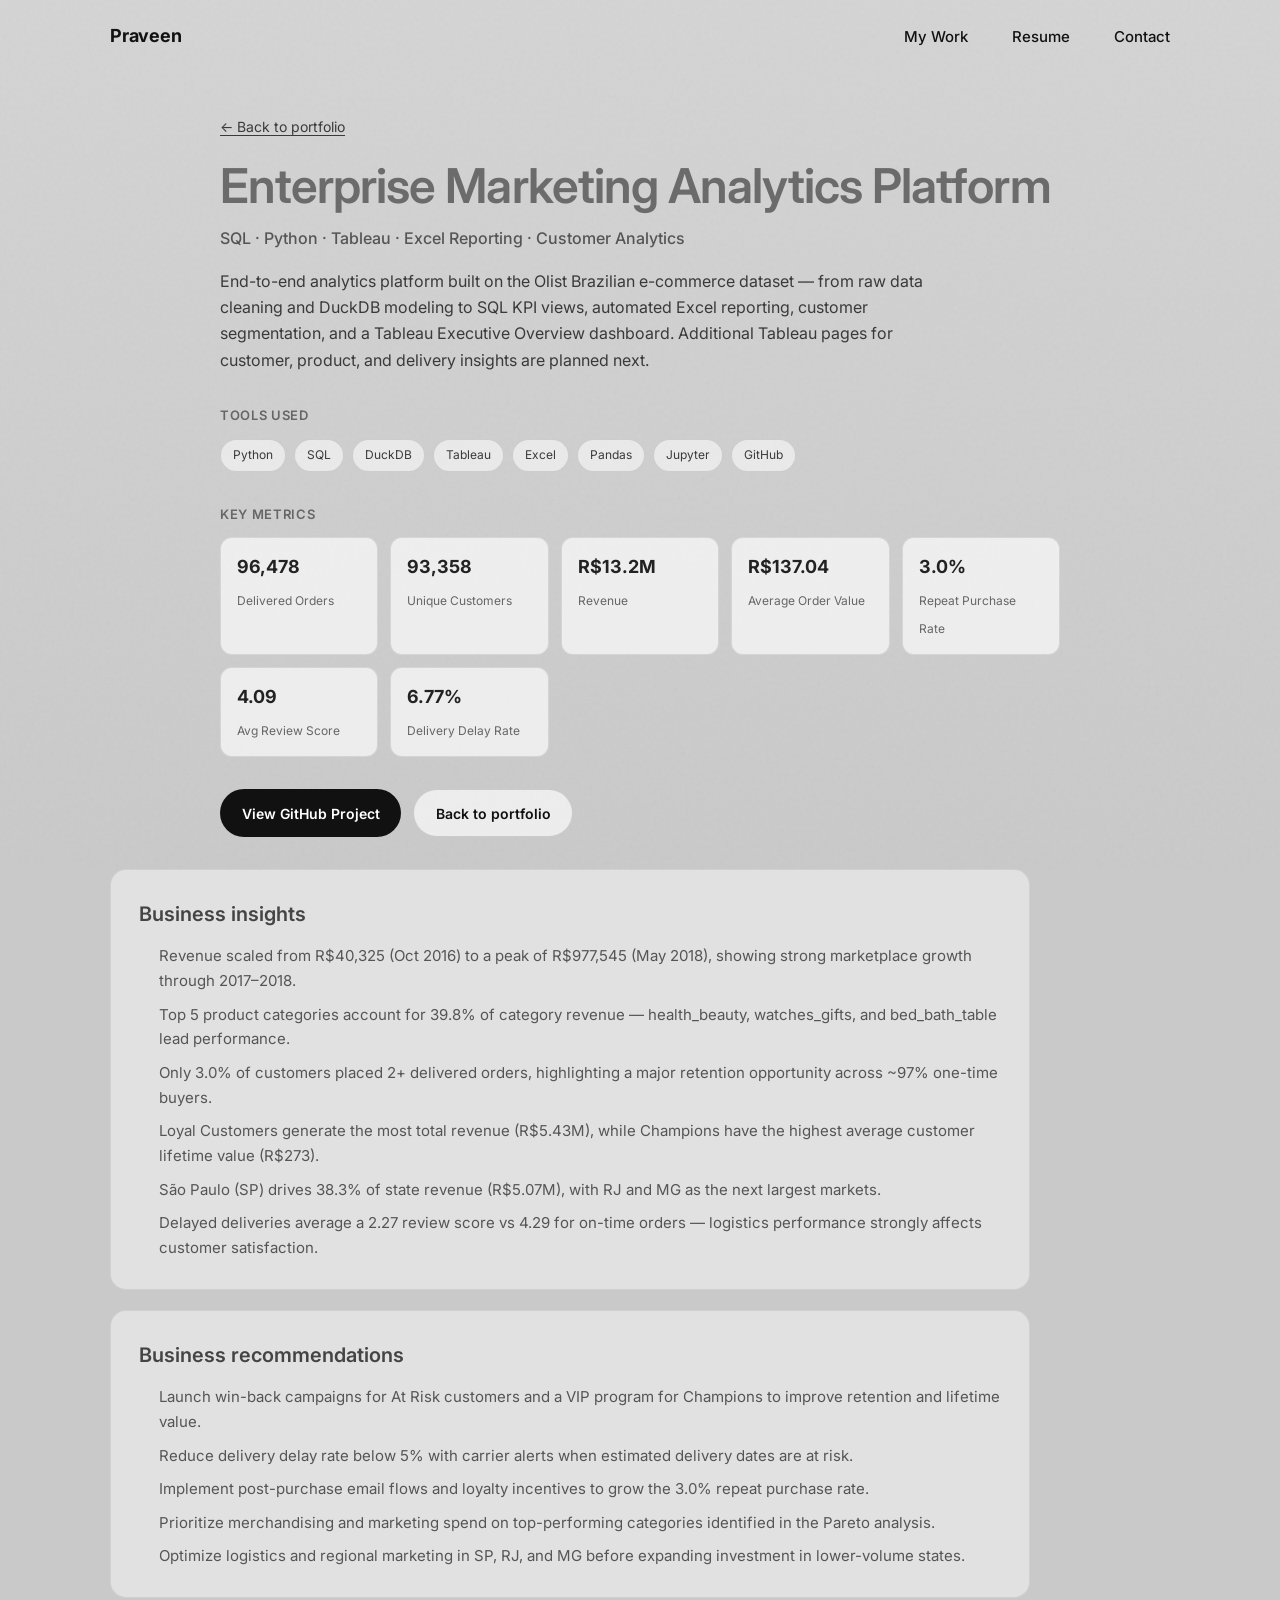
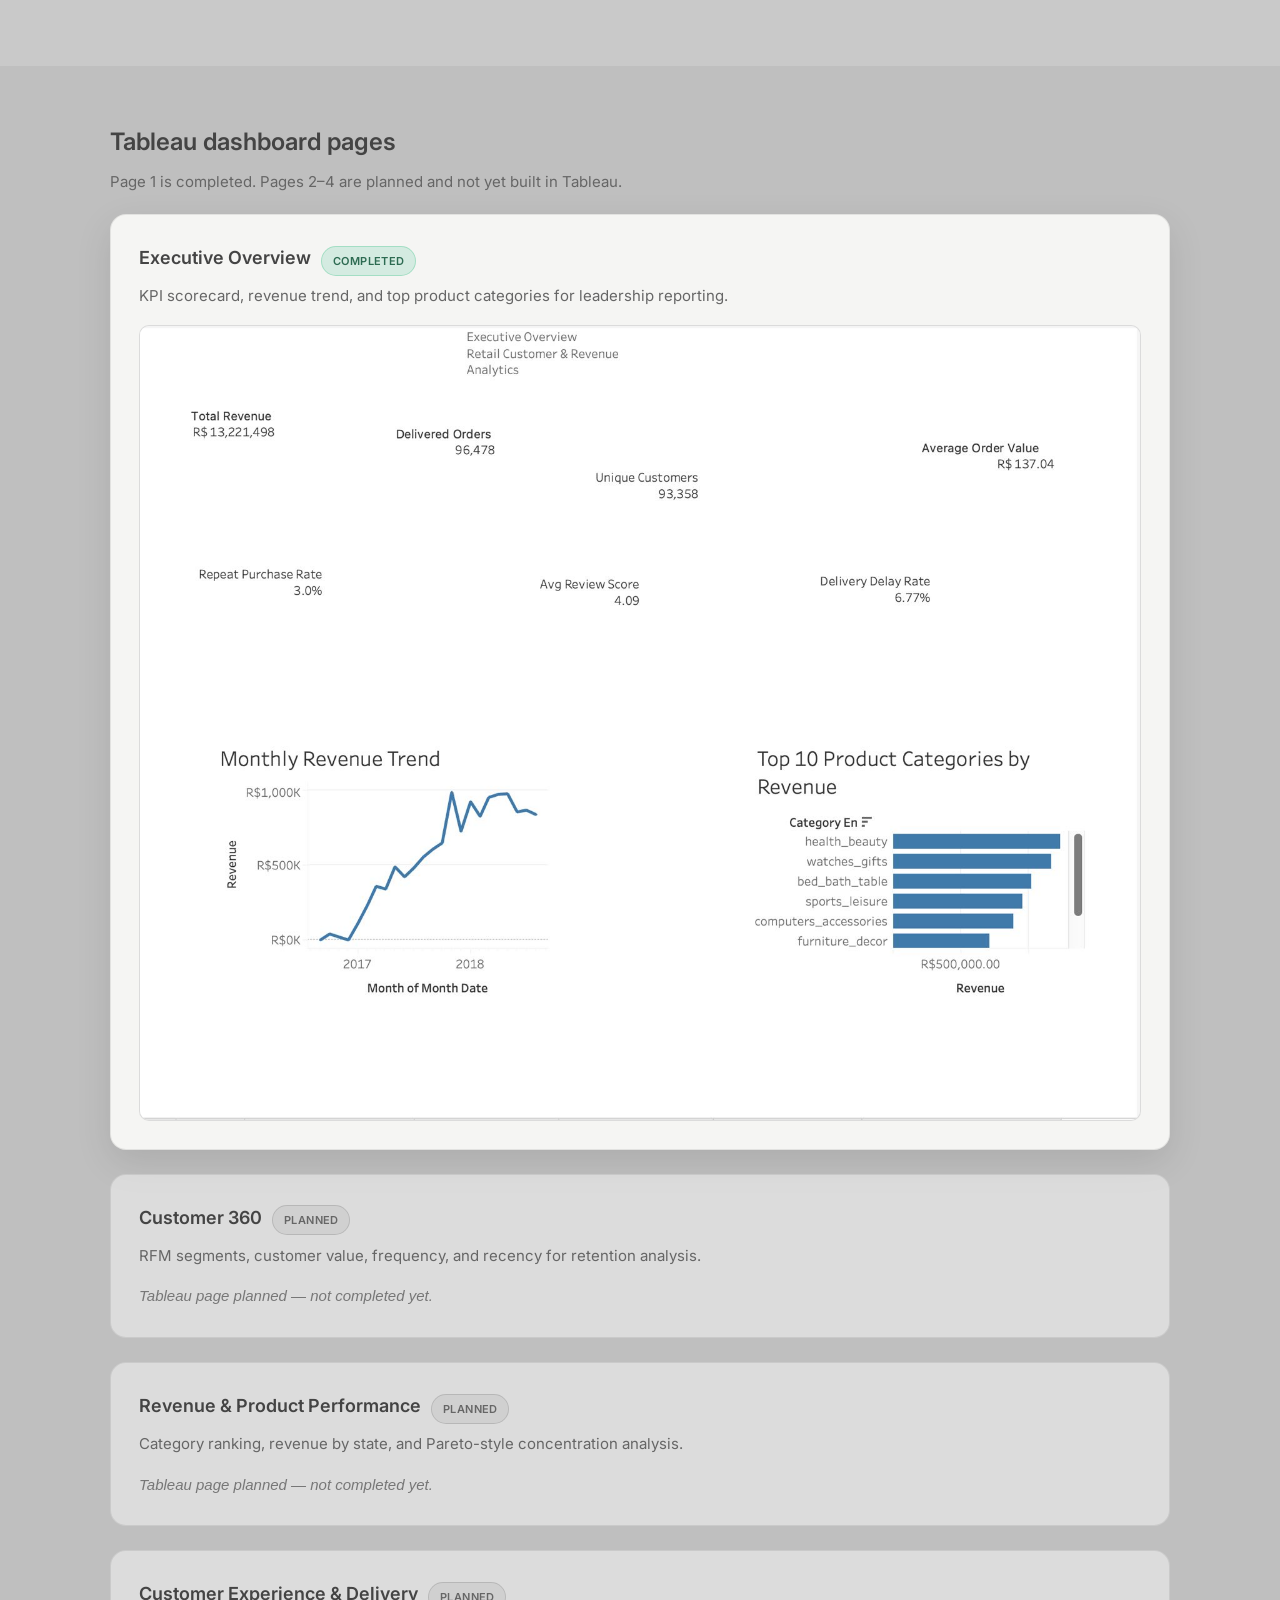
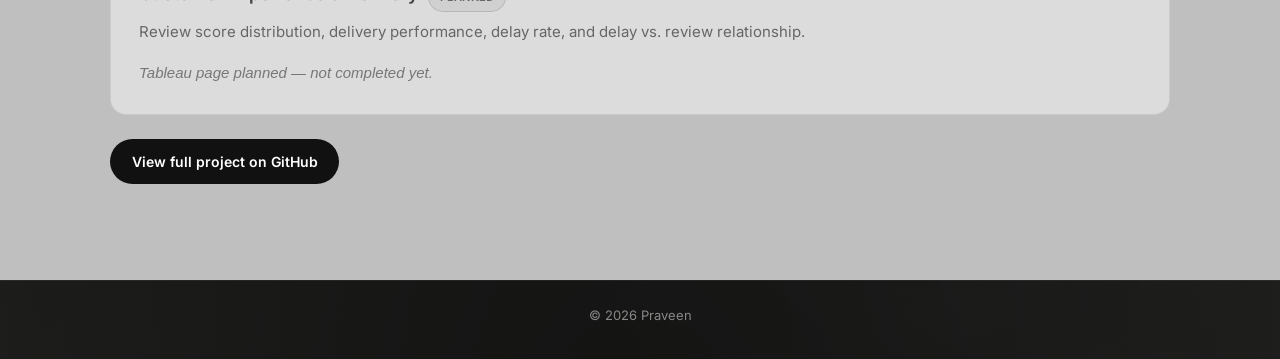
==== commit 453a602d: "Fix Enterprise Marketing project card and dashboard status" ====
--- a/enterprise-marketing-dashboard.html
+++ b/enterprise-marketing-dashboard.html
@@ -37,7 +37,7 @@
         <a href="index.html#work" class="dashboard-page__back">← Back to portfolio</a>
         <h1 class="dashboard-page__title">Enterprise Marketing Analytics Platform</h1>
         <p class="dashboard-page__subtitle">SQL · Python · Tableau · Excel Reporting · Customer Analytics</p>
-        <p class="dashboard-page__intro">End-to-end analytics platform built on the Olist Brazilian e-commerce dataset — from raw data cleaning and DuckDB modeling to SQL KPI views, automated Excel reporting, customer segmentation, and four Tableau dashboard pages for executive, customer, product, and delivery insights.</p>
+        <p class="dashboard-page__intro">End-to-end analytics platform built on the Olist Brazilian e-commerce dataset — from raw data cleaning and DuckDB modeling to SQL KPI views, automated Excel reporting, customer segmentation, and a Tableau Executive Overview dashboard. Additional Tableau pages for customer, product, and delivery insights are planned next.</p>
 
         <div class="dashboard-page__section">
           <h2 class="dashboard-page__heading">Tools used</h2>
@@ -117,29 +117,42 @@
     <section class="dashboard-page__gallery">
       <div class="container">
         <h2 class="dashboard-page__gallery-title reveal">Tableau dashboard pages</h2>
+        <p class="dashboard-page__gallery-note reveal">Page 1 is completed. Pages 2–4 are planned and not yet built in Tableau.</p>
 
         <article class="dashboard-page__panel reveal">
-          <h3>Executive Overview</h3>
+          <div class="dashboard-page__panel-head">
+            <h3>Executive Overview</h3>
+            <span class="dashboard-page__status dashboard-page__status--completed">Completed</span>
+          </div>
           <p>KPI scorecard, revenue trend, and top product categories for leadership reporting.</p>
           <img src="assets/projects/enterprise-marketing-analytics/executive_overview.png" alt="Executive Overview Tableau dashboard" loading="lazy" width="1200" height="750">
         </article>
 
-        <article class="dashboard-page__panel reveal">
-          <h3>Customer 360</h3>
+        <article class="dashboard-page__panel dashboard-page__panel--planned reveal">
+          <div class="dashboard-page__panel-head">
+            <h3>Customer 360</h3>
+            <span class="dashboard-page__status dashboard-page__status--planned">Planned</span>
+          </div>
           <p>RFM segments, customer value, frequency, and recency for retention analysis.</p>
-          <img src="assets/projects/enterprise-marketing-analytics/customer_360.png" alt="Customer 360 Tableau dashboard" loading="lazy" width="1200" height="750">
+          <p class="dashboard-page__planned-note">Tableau page planned — not completed yet.</p>
         </article>
 
-        <article class="dashboard-page__panel reveal">
-          <h3>Revenue &amp; Product Performance</h3>
+        <article class="dashboard-page__panel dashboard-page__panel--planned reveal">
+          <div class="dashboard-page__panel-head">
+            <h3>Revenue &amp; Product Performance</h3>
+            <span class="dashboard-page__status dashboard-page__status--planned">Planned</span>
+          </div>
           <p>Category ranking, revenue by state, and Pareto-style concentration analysis.</p>
-          <img src="assets/projects/enterprise-marketing-analytics/revenue_product_performance.png" alt="Revenue and Product Performance Tableau dashboard" loading="lazy" width="1200" height="750">
+          <p class="dashboard-page__planned-note">Tableau page planned — not completed yet.</p>
         </article>
 
-        <article class="dashboard-page__panel reveal">
-          <h3>Customer Experience &amp; Delivery</h3>
+        <article class="dashboard-page__panel dashboard-page__panel--planned reveal">
+          <div class="dashboard-page__panel-head">
+            <h3>Customer Experience &amp; Delivery</h3>
+            <span class="dashboard-page__status dashboard-page__status--planned">Planned</span>
+          </div>
           <p>Review score distribution, delivery performance, delay rate, and delay vs. review relationship.</p>
-          <img src="assets/projects/enterprise-marketing-analytics/customer_experience_delivery.png" alt="Customer Experience and Delivery Tableau dashboard" loading="lazy" width="1200" height="750">
+          <p class="dashboard-page__planned-note">Tableau page planned — not completed yet.</p>
         </article>
 
         <div class="dashboard-page__footer-cta reveal">
--- a/style.css
+++ b/style.css
@@ -854,7 +854,14 @@
   font-size: 1.5rem;
   font-weight: 600;
   color: #444;
+  margin-bottom: 0.5rem;
+}
+
+.dashboard-page__gallery-note {
+  font-size: 0.9375rem;
+  color: #666;
   margin-bottom: 1.25rem;
+  max-width: 720px;
 }
 
 .dashboard-page__footer-cta {
@@ -868,6 +875,52 @@
   margin-bottom: 1.5rem;
   border: 1px solid rgba(0, 0, 0, 0.08);
   box-shadow: 0 12px 36px rgba(0, 0, 0, 0.1);
+}
+
+.dashboard-page__panel--planned {
+  background: rgba(255, 255, 255, 0.45);
+  box-shadow: none;
+}
+
+.dashboard-page__panel-head {
+  display: flex;
+  flex-wrap: wrap;
+  align-items: center;
+  gap: 0.65rem;
+  margin-bottom: 0.35rem;
+}
+
+.dashboard-page__panel-head h3 {
+  margin-bottom: 0;
+}
+
+.dashboard-page__status {
+  display: inline-flex;
+  align-items: center;
+  font-size: 0.6875rem;
+  font-weight: 600;
+  letter-spacing: 0.04em;
+  text-transform: uppercase;
+  border-radius: var(--radius-pill);
+  padding: 0.3rem 0.65rem;
+}
+
+.dashboard-page__status--completed {
+  color: #2d6b52;
+  background: rgba(70, 194, 142, 0.18);
+  border: 1px solid rgba(70, 194, 142, 0.35);
+}
+
+.dashboard-page__status--planned {
+  color: #666;
+  background: rgba(0, 0, 0, 0.05);
+  border: 1px solid rgba(0, 0, 0, 0.12);
+}
+
+.dashboard-page__planned-note {
+  margin-bottom: 0 !important;
+  font-style: italic;
+  color: #777 !important;
 }
 
 .dashboard-page__panel h3 {
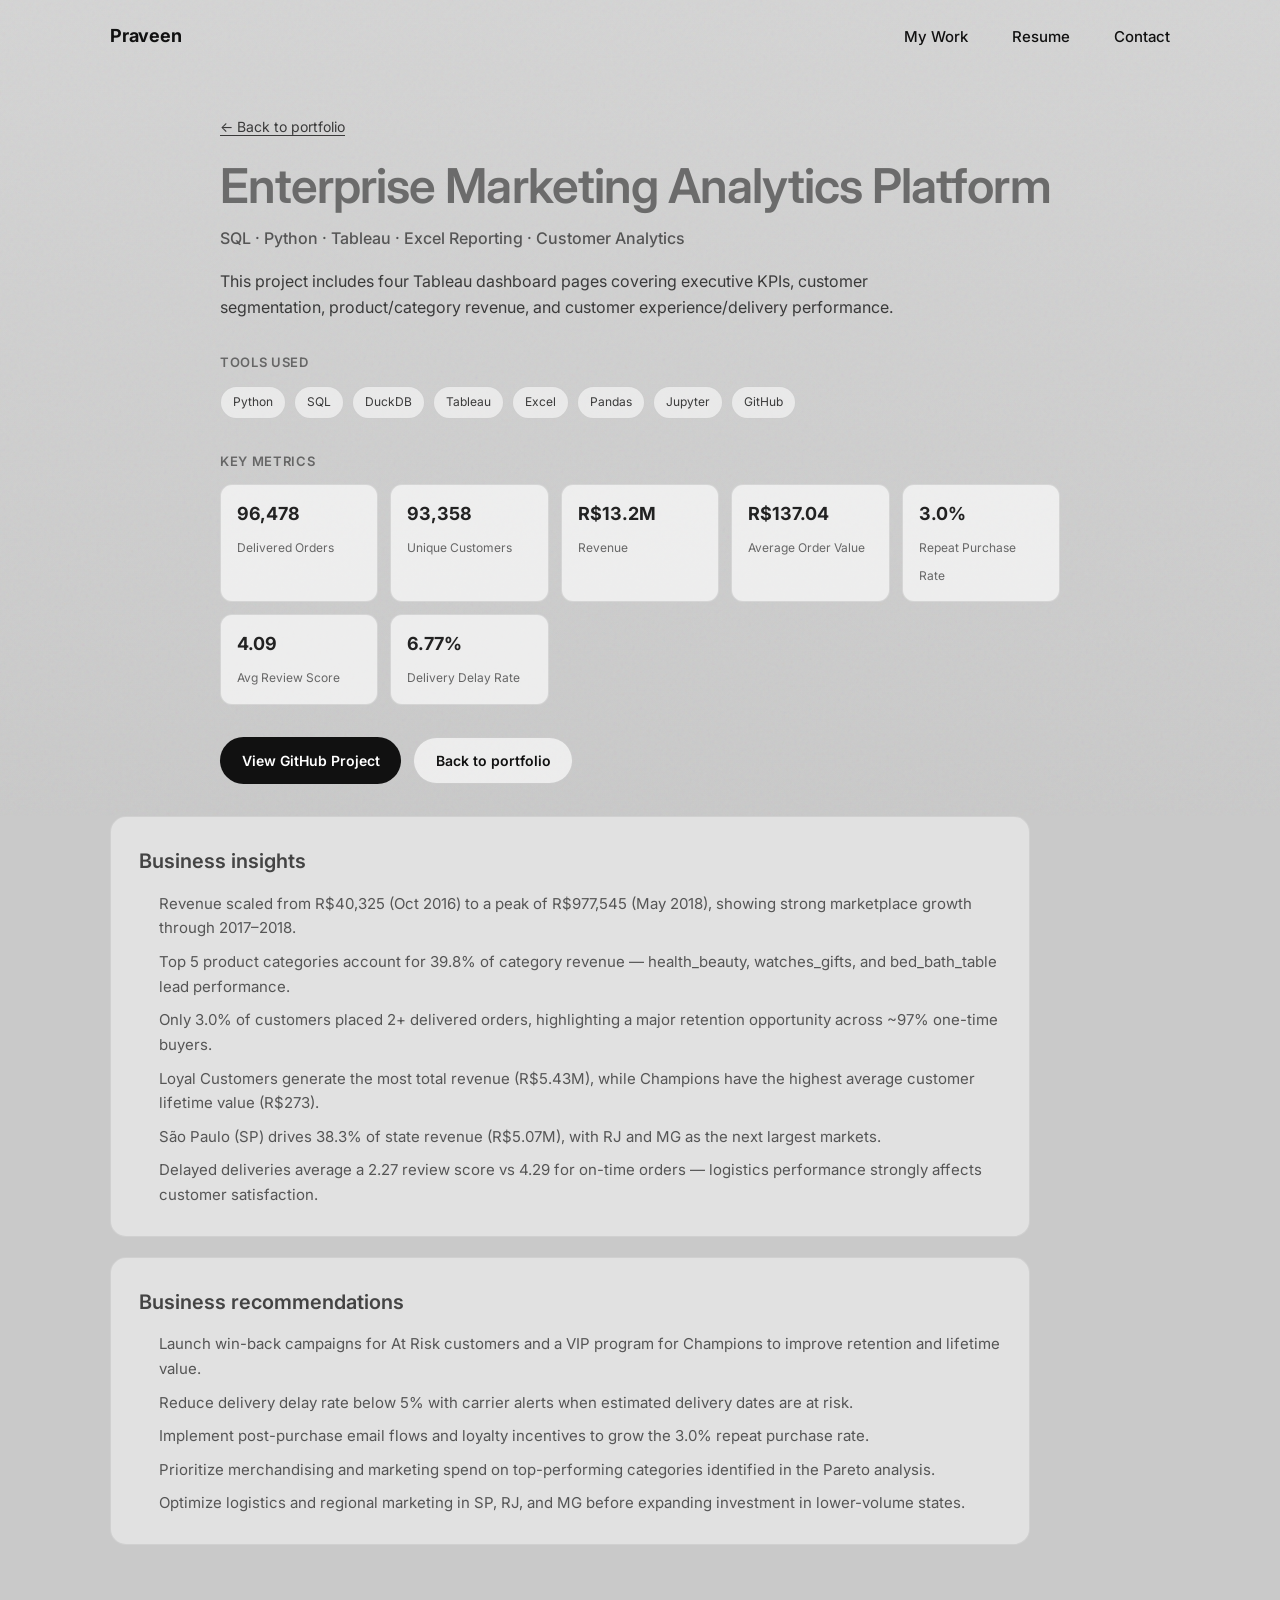
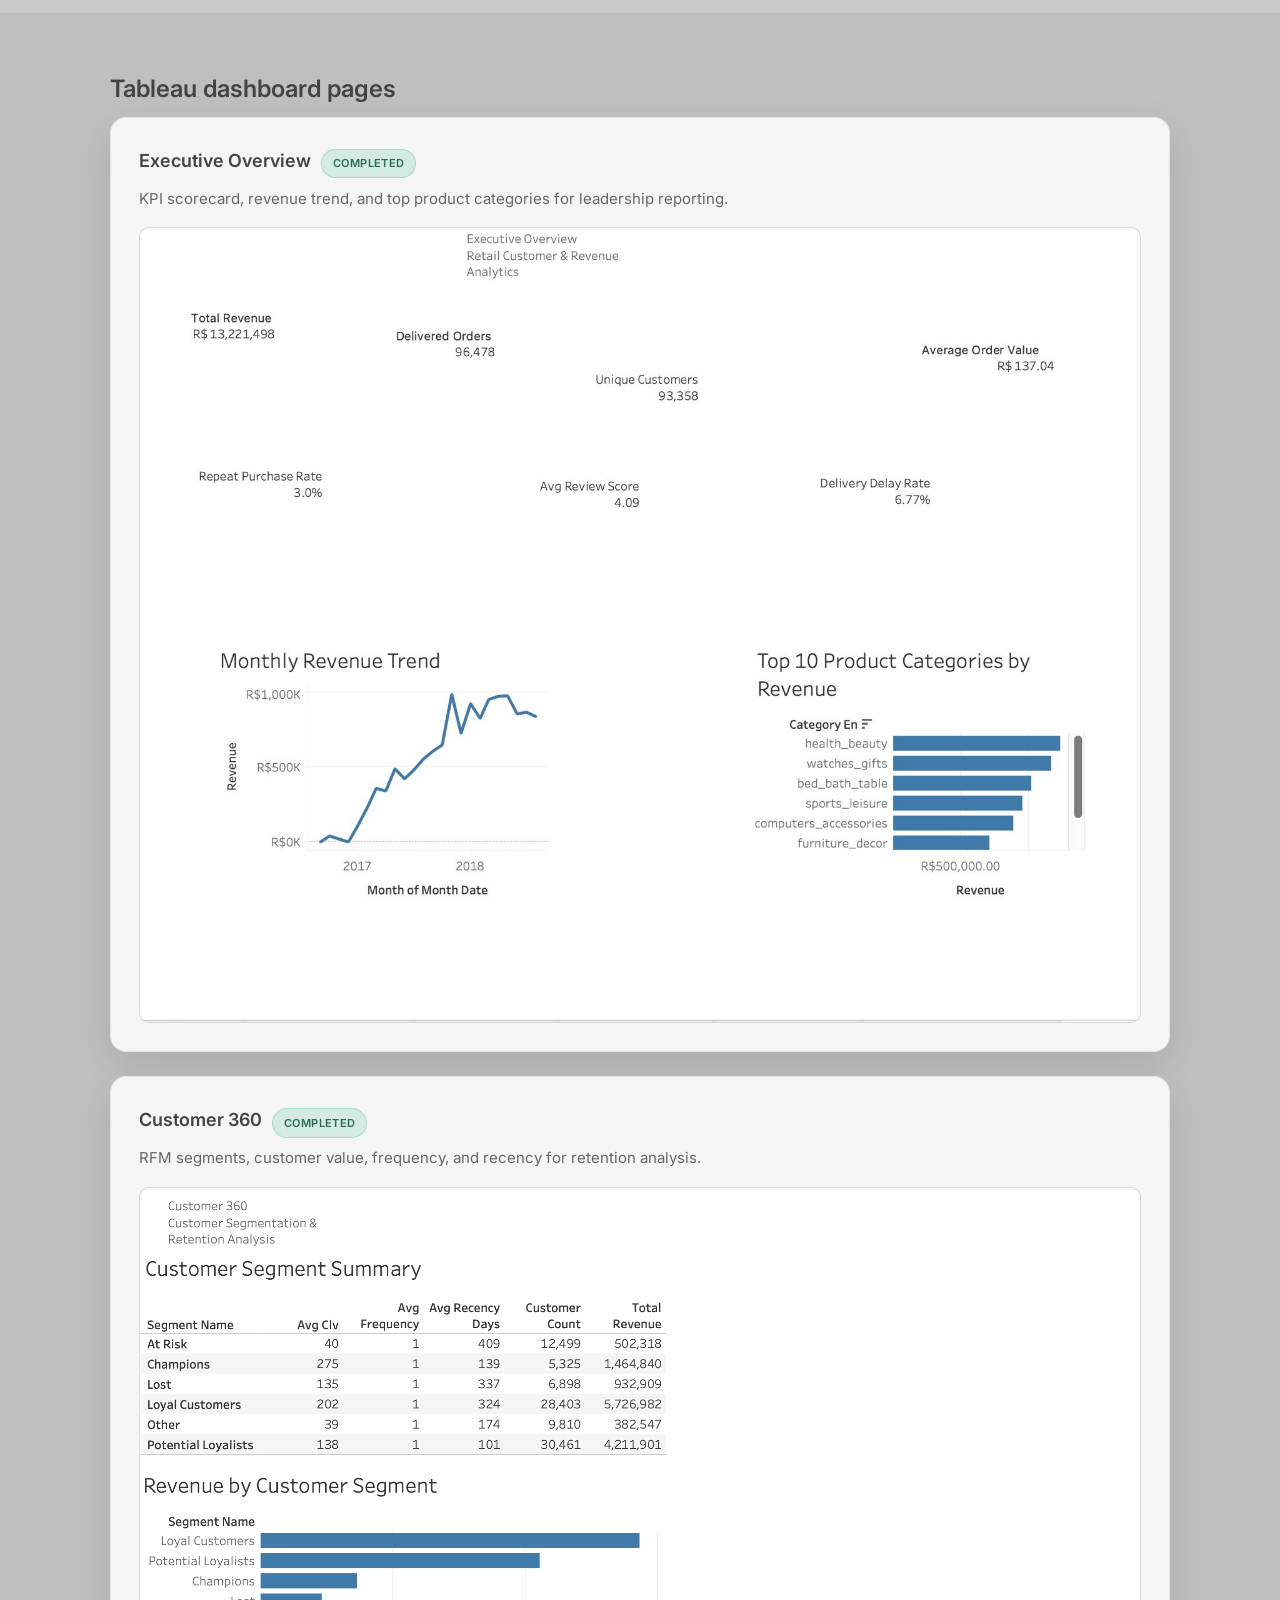
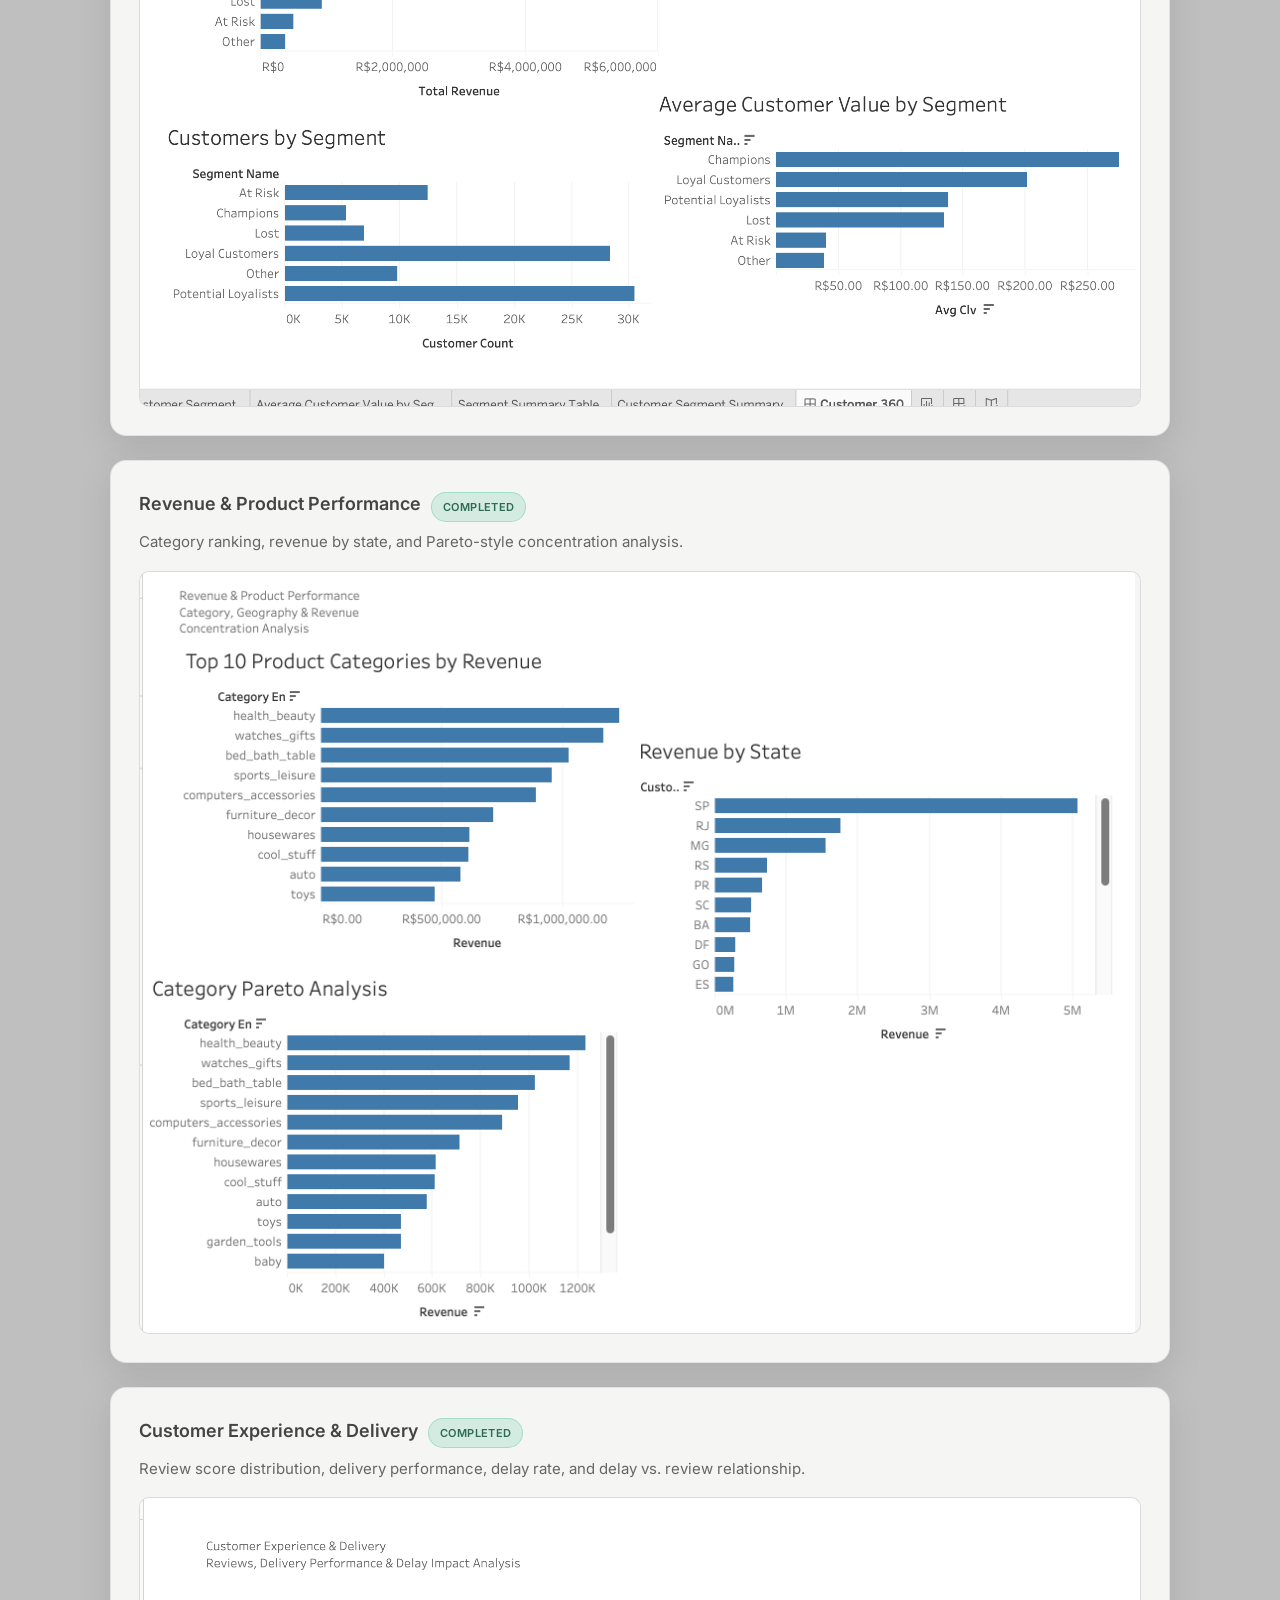
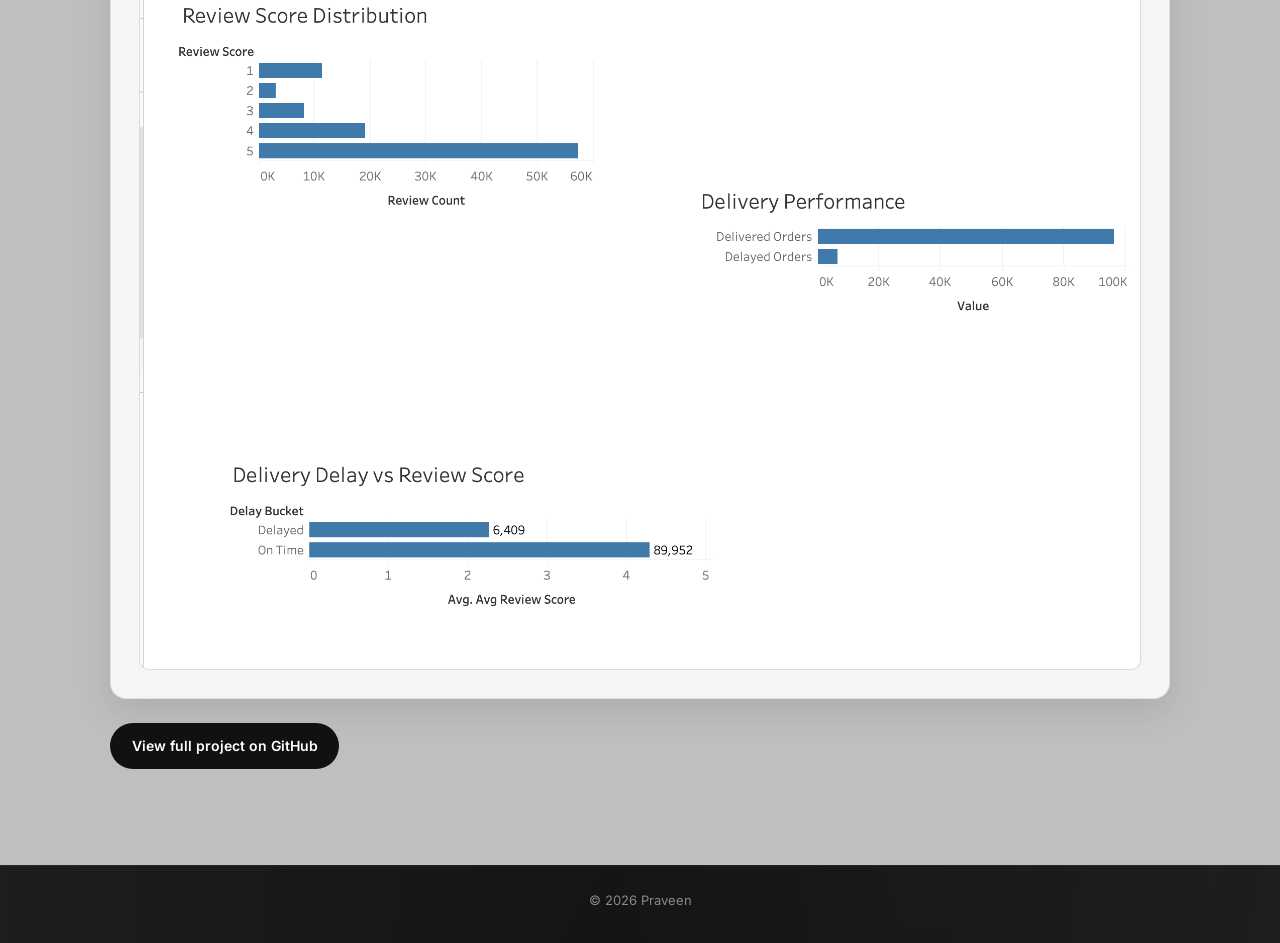
==== commit c94d4129: "Show all four Tableau dashboards as completed" ====
--- a/enterprise-marketing-dashboard.html
+++ b/enterprise-marketing-dashboard.html
@@ -37,7 +37,7 @@
         <a href="index.html#work" class="dashboard-page__back">← Back to portfolio</a>
         <h1 class="dashboard-page__title">Enterprise Marketing Analytics Platform</h1>
         <p class="dashboard-page__subtitle">SQL · Python · Tableau · Excel Reporting · Customer Analytics</p>
-        <p class="dashboard-page__intro">End-to-end analytics platform built on the Olist Brazilian e-commerce dataset — from raw data cleaning and DuckDB modeling to SQL KPI views, automated Excel reporting, customer segmentation, and a Tableau Executive Overview dashboard. Additional Tableau pages for customer, product, and delivery insights are planned next.</p>
+        <p class="dashboard-page__intro">This project includes four Tableau dashboard pages covering executive KPIs, customer segmentation, product/category revenue, and customer experience/delivery performance.</p>
 
         <div class="dashboard-page__section">
           <h2 class="dashboard-page__heading">Tools used</h2>
@@ -117,7 +117,6 @@
     <section class="dashboard-page__gallery">
       <div class="container">
         <h2 class="dashboard-page__gallery-title reveal">Tableau dashboard pages</h2>
-        <p class="dashboard-page__gallery-note reveal">Page 1 is completed. Pages 2–4 are planned and not yet built in Tableau.</p>
 
         <article class="dashboard-page__panel reveal">
           <div class="dashboard-page__panel-head">
@@ -128,31 +127,31 @@
           <img src="assets/projects/enterprise-marketing-analytics/executive_overview.png" alt="Executive Overview Tableau dashboard" loading="lazy" width="1200" height="750">
         </article>
 
-        <article class="dashboard-page__panel dashboard-page__panel--planned reveal">
+        <article class="dashboard-page__panel reveal">
           <div class="dashboard-page__panel-head">
             <h3>Customer 360</h3>
-            <span class="dashboard-page__status dashboard-page__status--planned">Planned</span>
+            <span class="dashboard-page__status dashboard-page__status--completed">Completed</span>
           </div>
           <p>RFM segments, customer value, frequency, and recency for retention analysis.</p>
-          <p class="dashboard-page__planned-note">Tableau page planned — not completed yet.</p>
+          <img src="assets/projects/enterprise-marketing-analytics/customer_360.png" alt="Customer 360 Tableau dashboard" loading="lazy" width="1200" height="750">
         </article>
 
-        <article class="dashboard-page__panel dashboard-page__panel--planned reveal">
+        <article class="dashboard-page__panel reveal">
           <div class="dashboard-page__panel-head">
             <h3>Revenue &amp; Product Performance</h3>
-            <span class="dashboard-page__status dashboard-page__status--planned">Planned</span>
+            <span class="dashboard-page__status dashboard-page__status--completed">Completed</span>
           </div>
           <p>Category ranking, revenue by state, and Pareto-style concentration analysis.</p>
-          <p class="dashboard-page__planned-note">Tableau page planned — not completed yet.</p>
+          <img src="assets/projects/enterprise-marketing-analytics/revenue_product_performance.png" alt="Revenue and Product Performance Tableau dashboard" loading="lazy" width="1200" height="750">
         </article>
 
-        <article class="dashboard-page__panel dashboard-page__panel--planned reveal">
+        <article class="dashboard-page__panel reveal">
           <div class="dashboard-page__panel-head">
             <h3>Customer Experience &amp; Delivery</h3>
-            <span class="dashboard-page__status dashboard-page__status--planned">Planned</span>
+            <span class="dashboard-page__status dashboard-page__status--completed">Completed</span>
           </div>
           <p>Review score distribution, delivery performance, delay rate, and delay vs. review relationship.</p>
-          <p class="dashboard-page__planned-note">Tableau page planned — not completed yet.</p>
+          <img src="assets/projects/enterprise-marketing-analytics/customer_experience_delivery.png" alt="Customer Experience and Delivery Tableau dashboard" loading="lazy" width="1200" height="750">
         </article>
 
         <div class="dashboard-page__footer-cta reveal">
